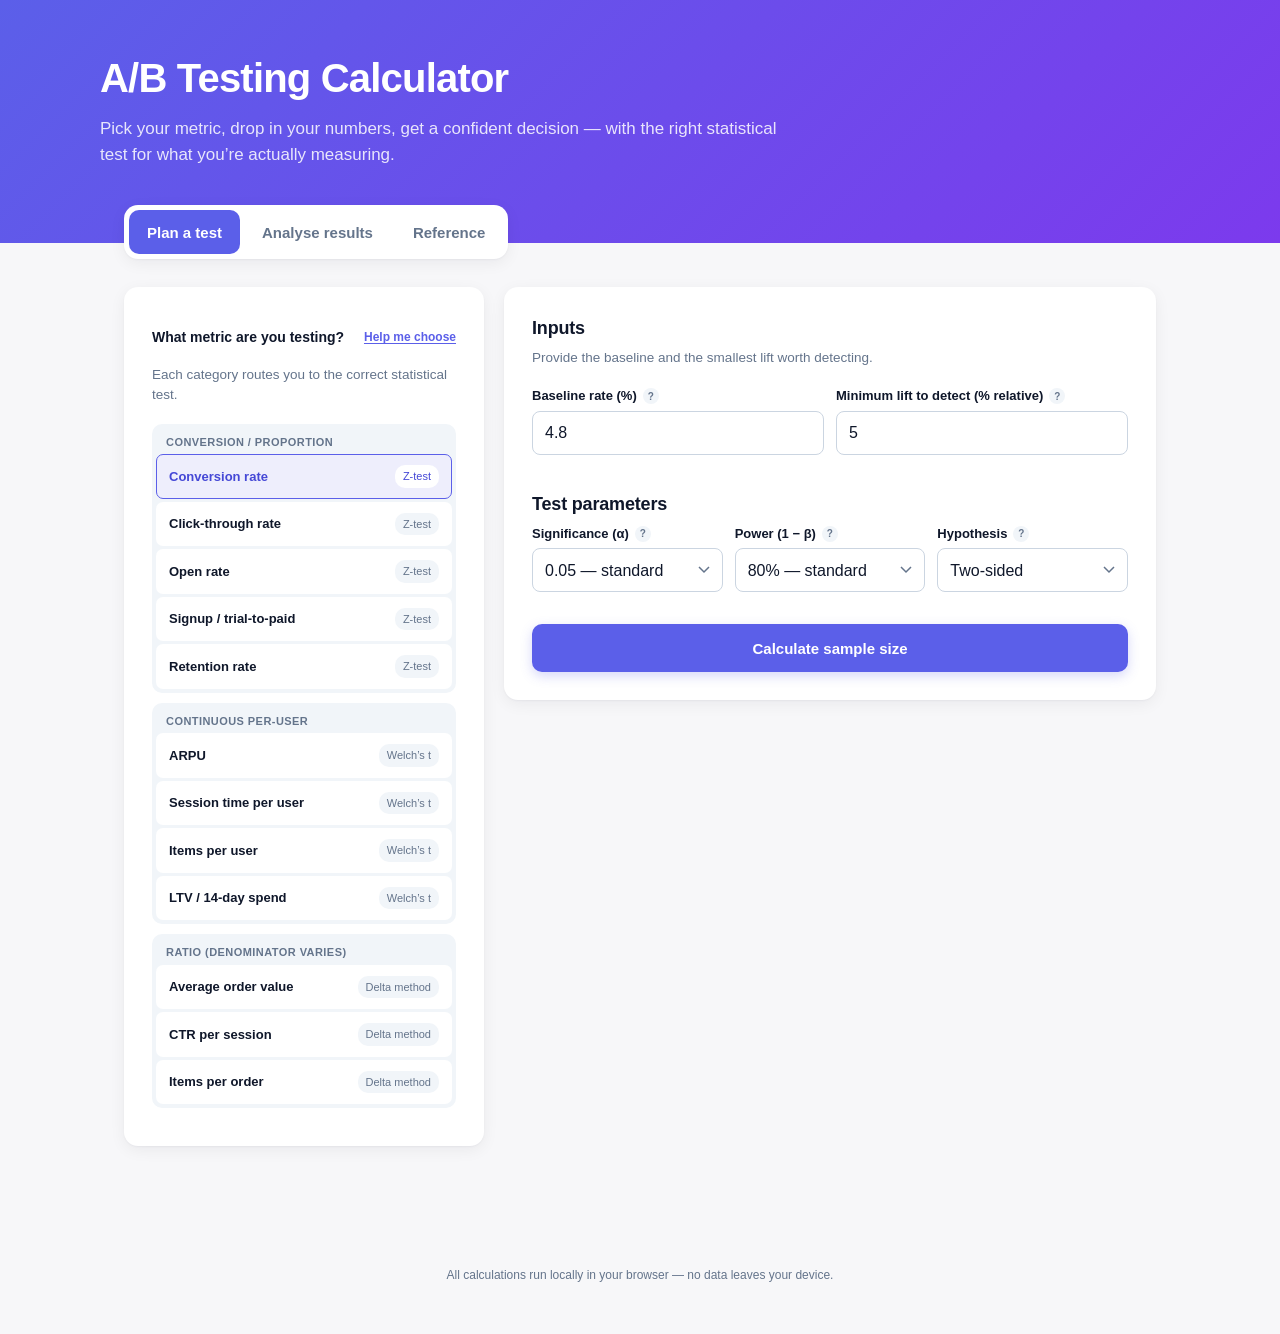
==== AB Testing Calculator.html @ c941d40d "Add files via upload" ====
<!doctype html>
<html lang="en">
<head>
<meta charset="utf-8">
<meta name="viewport" content="width=device-width,initial-scale=1">
<title>A/B Testing Calculator</title>
<style>
:root {
  --bg: #F7F7F9;
  --paper: #FFFFFF;
  --ink: #0F172A;
  --muted: #64748B;
  --border: #E5E7EB;
  --border-strong: #CBD5E1;
  --primary: #5B5FE9;
  --primary-soft: #EEEEFC;
  --primary-dark: #4548D6;
  --emerald: #059669;
  --emerald-soft: #D1FAE5;
  --rose: #E11D48;
  --rose-soft: #FFE4E6;
  --amber: #D97706;
  --amber-soft: #FEF3C7;
  --slate-soft: #F1F5F9;
  --shadow: 0 1px 2px rgba(15,23,42,.04), 0 4px 16px rgba(15,23,42,.06);
  --radius: 14px;
  --card-pad: 28px;
  --page-pad: 24px;
}
* { box-sizing: border-box; }
html, body { background: var(--bg); color: var(--ink); margin: 0; }
body {
  font-family: -apple-system, BlinkMacSystemFont, "Inter", "Segoe UI",
               Roboto, "Helvetica Neue", Arial, sans-serif;
  line-height: 1.5;
  -webkit-font-smoothing: antialiased;
}

/* ===== Hero ===== */
.hero {
  background: linear-gradient(135deg, #5B5FE9 0%, #7C3AED 100%);
  color: white;
  padding: 48px var(--page-pad) 76px;
}
.hero-inner { max-width: 1080px; margin: 0 auto; }
.hero h1 {
  margin: 0 0 8px;
  font-size: clamp(24px, 4vw, 40px);
  font-weight: 700;
  letter-spacing: -0.02em;
}
.hero p { margin: 0; font-size: clamp(15px, 2.5vw, 17px); opacity: 0.85; max-width: 680px; }

/* ===== Mode toggle ===== */
.mode-toggle {
  max-width: 1080px; margin: -38px auto 0; padding: 0 var(--page-pad);
  position: relative; z-index: 2;
}
.mode-toggle-inner {
  background: var(--paper); border-radius: var(--radius); padding: 5px;
  box-shadow: var(--shadow); display: inline-flex; gap: 4px;
  flex-wrap: nowrap;
}
.mode-btn {
  background: transparent; border: none;
  padding: 10px 18px; font-size: clamp(13px, 2vw, 15px); font-weight: 600;
  color: var(--muted); cursor: pointer; border-radius: 10px;
  font-family: inherit; transition: all 0.18s;
  white-space: nowrap;
  min-height: 44px;
}
.mode-btn:hover:not(.active) { color: var(--ink); background: var(--slate-soft); }
.mode-btn.active { background: var(--primary); color: white; }

/* ===== Page ===== */
main {
  max-width: 1080px; margin: 28px auto 0;
  padding: 0 var(--page-pad) 80px;
}

/* ===== Two-column layout ===== */
.layout {
  display: grid;
  grid-template-columns: min(340px, 35%) 1fr;
  gap: 20px;
  align-items: start;
}

/* ===== Cards ===== */
.card {
  background: var(--paper); border-radius: var(--radius);
  padding: var(--card-pad); box-shadow: var(--shadow); margin-bottom: 16px;
}
.card h2 { margin: 0 0 6px; font-size: clamp(16px, 2.5vw, 18px); font-weight: 700; letter-spacing: -0.01em; }
.card .lede { color: var(--muted); margin: 0 0 18px; font-size: 13.5px; }

/* ===== Form ===== */
.field { margin-bottom: 14px; }
.field label {
  display: flex; align-items: center; gap: 6px;
  font-size: 13px; font-weight: 600; color: var(--ink); margin-bottom: 5px;
}
.help-tip {
  display: inline-flex; align-items: center; justify-content: center;
  width: 16px; height: 16px; background: var(--slate-soft); color: var(--muted);
  border-radius: 50%; font-size: 10px; font-weight: 700; cursor: help; position: relative;
  flex-shrink: 0;
}
.help-tip:hover .help-tip-content,
.help-tip:focus .help-tip-content { display: block; }
.help-tip-content {
  display: none; position: fixed;
  background: var(--ink); color: white; padding: 9px 11px; border-radius: 8px;
  font-size: 12px; font-weight: 400; width: min(240px, 80vw); line-height: 1.45;
  z-index: 200; pointer-events: none;
  box-shadow: 0 4px 20px rgba(15,23,42,.3);
}
/* position the tooltip via JS for edge-safe placement */
input[type="number"], input[type="text"], select, textarea {
  width: 100%; padding: 11px 12px; font-size: 16px; /* 16px prevents iOS zoom */
  font-family: inherit; color: var(--ink);
  background: var(--paper); border: 1px solid var(--border-strong);
  border-radius: 8px; transition: all 0.15s;
  -webkit-appearance: none; appearance: none;
  min-height: 44px;
}
input:focus, select:focus, textarea:focus {
  outline: none; border-color: var(--primary); box-shadow: 0 0 0 3px var(--primary-soft);
}
select {
  background-image: url("data:image/svg+xml,%3Csvg xmlns='http://www.w3.org/2000/svg' width='12' height='8' viewBox='0 0 12 8'%3E%3Cpath d='M1 1l5 5 5-5' stroke='%2364748B' stroke-width='1.5' fill='none'/%3E%3C/svg%3E");
  background-repeat: no-repeat;
  background-position: right 12px center;
  padding-right: 32px;
}
textarea {
  font-family: "SF Mono", "Menlo", "Consolas", monospace;
  font-size: 13px; resize: vertical; min-height: 90px;
}
.row-2 { display: grid; grid-template-columns: 1fr 1fr; gap: 12px; }
.row-3 { display: grid; grid-template-columns: 1fr 1fr 1fr; gap: 12px; }

/* ===== Metric picker sidebar ===== */
.metric-section h3 {
  font-size: 14px; font-weight: 600; margin: 0 0 10px;
  display: flex; justify-content: space-between; align-items: center;
}
.help-me-btn {
  font-size: 12px; color: var(--primary); background: none; border: none; padding: 0;
  cursor: pointer; font-weight: 600; font-family: inherit;
  text-decoration: underline; text-underline-offset: 2px;
  min-height: 44px; display: flex; align-items: center;
}
.help-me-btn:hover { color: var(--primary-dark); }
.metric-group { background: var(--slate-soft); border-radius: 10px; padding: 4px; margin-bottom: 10px; }
.metric-group-label {
  font-size: 11px; font-weight: 600; color: var(--muted);
  padding: 6px 10px 4px; text-transform: uppercase; letter-spacing: 0.04em;
}
.metric-item {
  display: flex; justify-content: space-between; align-items: center;
  padding: 10px 12px; background: var(--paper); border-radius: 7px;
  margin-bottom: 3px; cursor: pointer; border: 1.5px solid transparent;
  transition: all 0.12s; min-height: 44px;
}
.metric-item:last-child { margin-bottom: 0; }
.metric-item:hover { border-color: var(--border-strong); }
.metric-item.selected { border-color: var(--primary); background: var(--primary-soft); }
.metric-item .name { font-size: 13px; font-weight: 600; }
.metric-item.selected .name { color: var(--primary-dark); }
.metric-item .test-badge {
  font-size: 11px; color: var(--muted); background: var(--slate-soft);
  padding: 3px 8px; border-radius: 10px; flex-shrink: 0; margin-left: 6px;
}
.metric-item.selected .test-badge { background: var(--paper); color: var(--primary-dark); }

/* ===== Modal ===== */
.modal-bg {
  display: none; position: fixed; inset: 0;
  background: rgba(15, 23, 42, 0.5);
  align-items: flex-start; justify-content: center;
  padding: 60px 16px 20px; z-index: 100;
  overflow-y: auto;
}
.modal-bg.open { display: flex; }
.modal {
  background: var(--paper); border-radius: var(--radius); max-width: 560px; width: 100%;
  padding: 28px; box-shadow: 0 10px 40px rgba(15,23,42,.3);
  margin: auto;
}
.modal h3 { margin: 0 0 8px; font-size: 20px; }
.modal .modal-lede { color: var(--muted); margin: 0 0 20px; font-size: 14px; }
.modal-q { margin-bottom: 16px; }
.modal-q-text { font-weight: 600; font-size: 14px; margin-bottom: 10px; }
.modal-options { display: flex; flex-direction: column; gap: 8px; }
.modal-option {
  padding: 12px 14px; background: var(--slate-soft); border-radius: 8px;
  cursor: pointer; font-size: 14px; border: 1.5px solid transparent;
  transition: all 0.12s; min-height: 48px; display: flex; align-items: center;
}
.modal-option:hover, .modal-option:active { border-color: var(--primary); background: var(--primary-soft); }
.modal-close {
  margin-top: 14px; background: none; border: 1px solid var(--border-strong);
  color: var(--muted); cursor: pointer; font-family: inherit; font-size: 14px;
  padding: 10px 16px; border-radius: 8px; width: 100%; min-height: 44px;
}
.modal-result {
  margin-top: 16px; padding: 14px;
  background: var(--emerald-soft); border-radius: 10px; font-size: 14px;
}
.modal-result strong { color: var(--emerald); }

/* ===== Variants editor ===== */
.variants-grid { display: flex; flex-direction: column; gap: 12px; margin-bottom: 16px; }
.variant-row {
  display: grid;
  grid-template-columns: 52px 1fr 1fr 60px 32px;
  gap: 8px; align-items: end;
  padding: 14px; background: var(--slate-soft); border-radius: 10px;
}
.variant-row.is-baseline { background: var(--primary-soft); }
.variant-row-ratio {
  display: grid;
  grid-template-columns: 52px 1fr 1fr 1fr 32px;
  gap: 8px; align-items: end;
  padding: 14px; background: var(--slate-soft); border-radius: 10px;
  margin-bottom: 0;
}
.variant-row-ratio.is-baseline { background: var(--primary-soft); }
.variant-row-ratio-extra {
  display: grid;
  grid-template-columns: 52px 1fr 1fr 1fr 32px;
  gap: 8px; align-items: end;
  padding: 0 14px 14px; background: var(--slate-soft); border-radius: 0 0 10px 10px;
  margin-top: -12px;
}
.variant-row-ratio + .variant-row-ratio-extra { margin-top: -12px; }
.variant-label { font-weight: 700; font-size: 15px; color: var(--ink); padding-bottom: 12px; }
.variant-label .badge {
  display: block; font-size: 10px; color: var(--primary); margin-top: 1px; font-weight: 600;
}
.variant-row .field,
.variant-row-ratio .field,
.variant-row-ratio-extra .field { margin-bottom: 0; }
.variant-row label,
.variant-row-ratio label,
.variant-row-ratio-extra label { font-size: 11px; }
.v-rate-cell {
  display: flex; align-items: flex-end; justify-content: center;
  color: var(--muted); font-size: 12px; padding-bottom: 13px; gap: 4px;
}
.v-rate { font-weight: 700; }
.v-remove {
  background: none; border: none; cursor: pointer; color: var(--muted);
  font-size: 20px; padding: 0; font-family: inherit;
  display: flex; align-items: center; justify-content: center;
  padding-bottom: 10px; min-width: 32px; min-height: 44px;
}
.v-remove:hover { color: var(--rose); }
.add-variant {
  background: var(--paper); border: 1.5px dashed var(--border-strong);
  border-radius: 10px; padding: 12px;
  font-size: 14px; font-weight: 600; color: var(--muted);
  cursor: pointer; width: 100%; font-family: inherit; transition: all 0.12s;
  min-height: 48px;
}
.add-variant:hover { border-color: var(--primary); color: var(--primary); }

/* ===== Settings strip ===== */
.settings-strip { display: grid; grid-template-columns: 1fr 1fr 1fr; gap: 12px; margin-bottom: 18px; }

/* ===== Run button ===== */
.btn-primary {
  background: var(--primary); color: white; border: none;
  padding: 14px 28px; font-size: 15px; font-weight: 600;
  border-radius: 10px; cursor: pointer; font-family: inherit; transition: all 0.15s;
  box-shadow: 0 4px 12px rgba(91, 95, 233, 0.25);
  min-height: 48px; width: 100%;
}
.btn-primary:hover { background: var(--primary-dark); }
.btn-primary:active { transform: scale(0.98); }

/* ===== Results ===== */
.results-area { margin-top: 24px; }
.results-area:empty { display: none; }
.verdict-card { padding: 24px; border-radius: var(--radius); margin-bottom: 16px; }
.verdict-card.win { background: linear-gradient(135deg, #ECFDF5 0%, #D1FAE5 100%); border-left: 5px solid var(--emerald); }
.verdict-card.lose { background: linear-gradient(135deg, #FFF1F2 0%, #FFE4E6 100%); border-left: 5px solid var(--rose); }
.verdict-card.warn { background: linear-gradient(135deg, #FFFBEB 0%, #FEF3C7 100%); border-left: 5px solid var(--amber); }
.verdict-card h3 { margin: 0 0 8px; font-size: clamp(17px, 3vw, 20px); font-weight: 700; letter-spacing: -0.01em; }
.verdict-card.win h3 { color: var(--emerald); }
.verdict-card.lose h3 { color: var(--rose); }
.verdict-card.warn h3 { color: var(--amber); }
.verdict-card p { margin: 0; font-size: 14.5px; line-height: 1.55; }
.verdict-card .next-steps {
  margin-top: 14px; padding-top: 14px;
  border-top: 1px solid rgba(15, 23, 42, 0.08); font-size: 13.5px;
}
.verdict-card .next-steps strong { display: block; margin-bottom: 4px; }
.verdict-card .next-steps ul { margin: 4px 0 0; padding-left: 20px; }
.verdict-card .next-steps li { margin-bottom: 6px; }

.stats-grid {
  display: grid;
  grid-template-columns: repeat(auto-fit, minmax(120px, 1fr));
  gap: 10px; margin-bottom: 20px;
}
.stat-box {
  background: var(--paper); border: 1px solid var(--border);
  border-radius: 10px; padding: 14px 16px;
}
.stat-box .stat-label {
  font-size: 11px; color: var(--muted);
  text-transform: uppercase; letter-spacing: 0.04em; font-weight: 600;
}
.stat-box .stat-value { font-size: clamp(18px, 3vw, 22px); font-weight: 700; letter-spacing: -0.02em; margin-top: 2px; }
.stat-box .stat-sub { font-size: 12px; color: var(--muted); margin-top: 2px; }
.stat-box.primary .stat-value { color: var(--primary); }
.stat-box.emerald .stat-value { color: var(--emerald); }
.stat-box.rose .stat-value { color: var(--rose); }

.results-table {
  width: 100%; border-collapse: collapse; margin-top: 8px;
  background: var(--paper); border-radius: 10px; overflow: hidden;
  border: 1px solid var(--border);
}
.results-table th, .results-table td {
  padding: 11px 12px; text-align: left;
  border-bottom: 1px solid var(--border); font-size: 13px;
}
.results-table th {
  background: var(--slate-soft); font-weight: 600; font-size: 11px;
  text-transform: uppercase; letter-spacing: 0.04em; color: var(--muted);
}
.results-table tr:last-child td { border-bottom: none; }
.results-table .winner-row { background: var(--emerald-soft); }
.results-table .winner-row td:first-child::before { content: '★'; color: var(--emerald); margin-right: 6px; }
.results-table .baseline-row td:first-child::before { content: '◆'; color: var(--primary); margin-right: 6px; }

/* Horizontal scroll for tables on narrow screens */
.table-scroll { overflow-x: auto; -webkit-overflow-scrolling: touch; border-radius: 10px; }

.chart-card {
  background: var(--paper); border: 1px solid var(--border);
  border-radius: 10px; padding: 18px; margin-bottom: 16px;
  overflow: hidden;
}
.chart-card h4 { margin: 0 0 4px; font-size: 14px; font-weight: 700; }
.chart-card .chart-lede { margin: 0 0 12px; font-size: 12.5px; color: var(--muted); }
svg { display: block; width: 100%; height: auto; max-height: 320px; }

footer { color: var(--muted); font-size: 12px; padding: 24px var(--page-pad) 50px; text-align: center; }

details {
  background: var(--paper); border-radius: 10px; padding: 14px 18px;
  margin-bottom: 8px; border: 1px solid var(--border);
}
details summary {
  cursor: pointer; font-weight: 600; font-size: 14px; list-style: none;
  min-height: 24px;
}
details summary::after { content: ' →'; color: var(--muted); float: right; }
details[open] summary::after { content: ' ↓'; }
details .details-body {
  margin-top: 12px; padding-top: 12px;
  border-top: 1px solid var(--border); font-size: 13.5px; color: var(--muted); line-height: 1.6;
}
details code {
  background: var(--slate-soft); padding: 1px 6px; border-radius: 4px;
  font-size: 12.5px; font-family: "SF Mono", "Menlo", "Consolas", monospace;
}

/* ===== RESPONSIVE ===== */
@media (max-width: 860px) {
  .layout { grid-template-columns: 1fr; }
  /* On mobile the sidebar becomes horizontal scrollable chips */
  .metric-group { display: flex; flex-wrap: wrap; gap: 6px; padding: 8px; }
  .metric-group-label { width: 100%; padding: 4px 4px 2px; }
  .metric-item { flex: 0 0 auto; padding: 8px 12px; border-radius: 20px; margin-bottom: 0; }
  .metric-item .test-badge { display: none; }
}

@media (max-width: 600px) {
  :root { --card-pad: 18px; --page-pad: 14px; }
  .hero { padding: 36px var(--page-pad) 68px; }
  .mode-toggle { margin-top: -32px; }
  .mode-btn { padding: 9px 14px; font-size: 13px; }
  .row-2, .row-3, .settings-strip { grid-template-columns: 1fr; }
  /* Variant rows: two-column on phone */
  .variant-row {
    grid-template-columns: 52px 1fr 1fr;
    grid-template-rows: auto auto;
  }
  .variant-row > .v-rate-cell { display: none; }
  .variant-row > .v-remove { grid-row: 1; grid-column: 3; justify-self: end; padding-bottom: 0; align-self: start; padding-top: 4px; }
  .variant-row-ratio { grid-template-columns: 52px 1fr 1fr; }
  .variant-row-ratio-extra { grid-template-columns: 1fr 1fr 1fr; padding-top: 0; }
  .variant-row-ratio .v-remove { grid-row: 1; grid-column: 3; justify-self: end; align-self: start; padding: 4px 0 0; }
  main { margin-top: 20px; }
  .stats-grid { grid-template-columns: 1fr 1fr; }
  .results-table th, .results-table td { padding: 9px 8px; font-size: 12px; }
  svg { max-height: 240px; }
}

@media (min-width: 1200px) {
  .layout { grid-template-columns: 360px 1fr; }
  .stats-grid { grid-template-columns: repeat(4, 1fr); }
}
</style>
</head>
<body>

<div class="hero">
  <div class="hero-inner">
    <h1>A/B Testing Calculator</h1>
    <p>Pick your metric, drop in your numbers, get a confident decision — with the right statistical test for what you&rsquo;re actually measuring.</p>
  </div>
</div>

<div class="mode-toggle">
  <div class="mode-toggle-inner">
    <button class="mode-btn active" data-mode="size">Plan a test</button>
    <button class="mode-btn"        data-mode="test">Analyse results</button>
    <button class="mode-btn"        data-mode="ref">Reference</button>
  </div>
</div>

<main>

<!-- SIZE MODE -->
<div class="mode-content" data-mode="size">
  <div class="layout">
    <aside>
      <div class="card metric-section">
        <h3>What metric are you testing?
          <button class="help-me-btn" onclick="openHelpModal()">Help me choose</button>
        </h3>
        <p class="lede" style="margin-top: -4px;">Each category routes you to the correct statistical test.</p>
        <div class="metric-group">
          <div class="metric-group-label">Conversion / proportion</div>
          <div class="metric-item selected" data-metric="conversion" data-label="Conversion rate">
            <span class="name">Conversion rate</span><span class="test-badge">Z-test</span>
          </div>
          <div class="metric-item" data-metric="conversion" data-label="Click-through rate">
            <span class="name">Click-through rate</span><span class="test-badge">Z-test</span>
          </div>
          <div class="metric-item" data-metric="conversion" data-label="Open rate">
            <span class="name">Open rate</span><span class="test-badge">Z-test</span>
          </div>
          <div class="metric-item" data-metric="conversion" data-label="Signup / trial-to-paid">
            <span class="name">Signup / trial-to-paid</span><span class="test-badge">Z-test</span>
          </div>
          <div class="metric-item" data-metric="conversion" data-label="Retention rate">
            <span class="name">Retention rate</span><span class="test-badge">Z-test</span>
          </div>
        </div>
        <div class="metric-group">
          <div class="metric-group-label">Continuous per-user</div>
          <div class="metric-item" data-metric="continuous" data-label="ARPU">
            <span class="name">ARPU</span><span class="test-badge">Welch&rsquo;s t</span>
          </div>
          <div class="metric-item" data-metric="continuous" data-label="Session time">
            <span class="name">Session time per user</span><span class="test-badge">Welch&rsquo;s t</span>
          </div>
          <div class="metric-item" data-metric="continuous" data-label="Items per user">
            <span class="name">Items per user</span><span class="test-badge">Welch&rsquo;s t</span>
          </div>
          <div class="metric-item" data-metric="continuous" data-label="LTV / 14-day spend">
            <span class="name">LTV / 14-day spend</span><span class="test-badge">Welch&rsquo;s t</span>
          </div>
        </div>
        <div class="metric-group">
          <div class="metric-group-label">Ratio (denominator varies)</div>
          <div class="metric-item" data-metric="ratio" data-label="AOV">
            <span class="name">Average order value</span><span class="test-badge">Delta method</span>
          </div>
          <div class="metric-item" data-metric="ratio" data-label="CTR per session">
            <span class="name">CTR per session</span><span class="test-badge">Delta method</span>
          </div>
          <div class="metric-item" data-metric="ratio" data-label="Items per order">
            <span class="name">Items per order</span><span class="test-badge">Delta method</span>
          </div>
        </div>
      </div>
    </aside>

    <section>
      <div class="card">
        <h2>Inputs</h2>
        <p class="lede">Provide the baseline and the smallest lift worth detecting.</p>

        <div class="metric-inputs" data-for="conversion">
          <div class="row-2">
            <div class="field">
              <label>Baseline rate (%)
                <span class="help-tip">?<span class="help-tip-content">Historical conversion you observe today. 4.8 means 4.8%.</span></span>
              </label>
              <input type="number" id="s_conv_p" step="0.01" min="0.01" max="99.99" value="4.8">
            </div>
            <div class="field">
              <label>Minimum lift to detect (% relative)
                <span class="help-tip">?<span class="help-tip-content">Smallest improvement worth shipping. 5 means +5% relative: 4.8% → 5.04%.</span></span>
              </label>
              <input type="number" id="s_conv_mde" step="0.5" min="0.1" max="500" value="5">
            </div>
          </div>
        </div>

        <div class="metric-inputs" data-for="continuous" hidden>
          <div class="row-2">
            <div class="field">
              <label>Baseline mean
                <span class="help-tip">?<span class="help-tip-content">Average current value of the metric, in natural units (dollars for ARPU, seconds for session time).</span></span>
              </label>
              <input type="number" id="s_cont_mean" step="0.01" value="8.40">
            </div>
            <div class="field">
              <label>Standard deviation
                <span class="help-tip">?<span class="help-tip-content">SD from historical data. For zero-inflated metrics like ARPU, the SD is typically 3-5x the mean.</span></span>
              </label>
              <input type="number" id="s_cont_sd" step="0.01" min="0.0001" value="34">
            </div>
          </div>
          <div class="row-2">
            <div class="field">
              <label>Minimum lift to detect (% relative)
                <span class="help-tip">?<span class="help-tip-content">Smallest meaningful improvement.</span></span>
              </label>
              <input type="number" id="s_cont_mde" step="0.5" min="0.1" max="500" value="3">
            </div>
            <div class="field">
              <label>CUPED variance reduction (%)
                <span class="help-tip">?<span class="help-tip-content">If using CUPED with a pre-period covariate, typical reduction is 30-50%. Leave 0 if not using.</span></span>
              </label>
              <input type="number" id="s_cont_cuped" step="5" min="0" max="90" value="0">
            </div>
          </div>
        </div>

        <div class="metric-inputs" data-for="ratio" hidden>
          <p class="lede" style="margin-top: -10px;">Each user contributes (X, Y) where R = sum(X) / sum(Y). For AOV: X = revenue, Y = orders.</p>
          <div class="row-2">
            <div class="field">
              <label>Baseline ratio
                <span class="help-tip">?<span class="help-tip-content">Current value of the ratio, e.g. $42 for AOV.</span></span>
              </label>
              <input type="number" id="s_ratio_r" step="0.01" value="42">
            </div>
            <div class="field">
              <label>Minimum lift to detect (% relative)
                <span class="help-tip">?<span class="help-tip-content">2 means +2% on the ratio.</span></span>
              </label>
              <input type="number" id="s_ratio_mde" step="0.5" min="0.1" max="500" value="2">
            </div>
          </div>
          <div class="row-3">
            <div class="field">
              <label>SD of X per user
                <span class="help-tip">?<span class="help-tip-content">SD of the per-user numerator (e.g. user revenue).</span></span>
              </label>
              <input type="number" id="s_ratio_sx" step="0.01" min="0.0001" value="65">
            </div>
            <div class="field">
              <label>Mean of Y per user
                <span class="help-tip">?<span class="help-tip-content">Mean of the per-user denominator (e.g. orders per user).</span></span>
              </label>
              <input type="number" id="s_ratio_my" step="0.01" min="0.0001" value="1.4">
            </div>
            <div class="field">
              <label>SD of Y per user
                <span class="help-tip">?<span class="help-tip-content">SD of the per-user denominator.</span></span>
              </label>
              <input type="number" id="s_ratio_sy" step="0.01" min="0.0001" value="1.1">
            </div>
          </div>
          <div class="field">
            <label>Correlation between X and Y (per user)
              <span class="help-tip">?<span class="help-tip-content">Heavy buyers usually have both high X and high Y — typical 0.6-0.8.</span></span>
            </label>
            <input type="number" id="s_ratio_corr" step="0.05" min="-1" max="1" value="0.7">
          </div>
        </div>

        <h2 style="margin-top: 22px;">Test parameters</h2>
        <div class="settings-strip">
          <div class="field">
            <label>Significance (α)
              <span class="help-tip">?<span class="help-tip-content">Acceptable false-positive rate. Standard is 0.05.</span></span>
            </label>
            <select id="s_alpha">
              <option value="0.10">0.10 — fast iteration</option>
              <option value="0.05" selected>0.05 — standard</option>
              <option value="0.01">0.01 — high-stakes</option>
            </select>
          </div>
          <div class="field">
            <label>Power (1 − β)
              <span class="help-tip">?<span class="help-tip-content">Chance of detecting a real effect. 80% standard, 90% for important decisions.</span></span>
            </label>
            <select id="s_power">
              <option value="0.80" selected>80% — standard</option>
              <option value="0.90">90% — high power</option>
              <option value="0.95">95% — very high</option>
            </select>
          </div>
          <div class="field">
            <label>Hypothesis
              <span class="help-tip">?<span class="help-tip-content">Two-sided detects any difference. One-sided is more powerful but only detects in one direction.</span></span>
            </label>
            <select id="s_sides">
              <option value="2" selected>Two-sided</option>
              <option value="1">One-sided</option>
            </select>
          </div>
        </div>

        <button class="btn-primary" onclick="computeSampleSize()">Calculate sample size</button>
      </div>

      <div class="results-area" id="size-results"></div>
    </section>
  </div>
</div>


<!-- TEST MODE -->
<div class="mode-content" data-mode="test" hidden>
  <div class="layout">
    <aside>
      <div class="card metric-section">
        <h3>What metric did you test?
          <button class="help-me-btn" onclick="openHelpModal()">Help me choose</button>
        </h3>
        <p class="lede" style="margin-top: -4px;">Routes to the right test for your post-experiment data.</p>
        <div class="metric-group">
          <div class="metric-group-label">Conversion / proportion</div>
          <div class="metric-item selected" data-metric="conversion" data-label="Conversion rate">
            <span class="name">Conversion / CTR / open rate</span><span class="test-badge">Z-test</span>
          </div>
          <div class="metric-item" data-metric="conversion-multi" data-label="3+ variants on conversion">
            <span class="name">3+ variants on conversion</span><span class="test-badge">χ²</span>
          </div>
        </div>
        <div class="metric-group">
          <div class="metric-group-label">Continuous per-user</div>
          <div class="metric-item" data-metric="continuous" data-label="ARPU / mean per user">
            <span class="name">ARPU / session time / spend</span><span class="test-badge">Welch&rsquo;s t</span>
          </div>
          <div class="metric-item" data-metric="mw" data-label="Skewed metric, small n">
            <span class="name">Skewed metric, small n</span><span class="test-badge">Mann–Whitney U</span>
          </div>
        </div>
        <div class="metric-group">
          <div class="metric-group-label">Ratio metric</div>
          <div class="metric-item" data-metric="ratio" data-label="AOV / CTR per session">
            <span class="name">AOV / CTR per session</span><span class="test-badge">Delta method</span>
          </div>
        </div>
      </div>
    </aside>

    <section>
      <div class="card">
        <h2>Test results</h2>
        <p class="lede">Enter the data for each variant. A is the control.</p>

        <div class="metric-inputs" data-for="conversion">
          <div class="variants-grid" id="conv-variants"></div>
          <button type="button" class="add-variant" onclick="addConvVariant()">+ Add variant</button>
        </div>

        <div class="metric-inputs" data-for="conversion-multi" hidden>
          <div class="variants-grid" id="conv-multi-variants"></div>
          <button type="button" class="add-variant" onclick="addConvMultiVariant()">+ Add variant</button>
          <p class="lede" style="margin-top: 12px; font-size: 12px;">A χ² test across all variants tells you if any one differs. Pairwise tests (Bonferroni-corrected) follow.</p>
        </div>

        <div class="metric-inputs" data-for="continuous" hidden>
          <div class="variants-grid" id="cont-variants"></div>
          <button type="button" class="add-variant" onclick="addContVariant()">+ Add variant</button>
        </div>

        <div class="metric-inputs" data-for="ratio" hidden>
          <p class="lede" style="margin-top: -10px;">Provide per-arm <strong>user-level</strong> summary stats (mean and SD of numerator and denominator across users, plus their covariance).</p>
          <div class="variants-grid" id="ratio-variants"></div>
          <button type="button" class="add-variant" onclick="addRatioVariant()">+ Add variant</button>
        </div>

        <div class="metric-inputs" data-for="mw" hidden>
          <p class="lede" style="margin-top: -10px;">Paste raw values for each arm. Best for skewed metrics with small samples (n &lt; 200 per arm).</p>
          <div class="row-2">
            <div class="field">
              <label>Control (A)</label>
              <textarea id="t_mw_a">3.2, 4.1, 2.8, 5.0, 3.9, 4.5, 2.5, 3.7, 4.2, 3.0</textarea>
            </div>
            <div class="field">
              <label>Variant (B)</label>
              <textarea id="t_mw_b">4.0, 5.2, 3.6, 5.8, 4.7, 5.5, 3.4, 4.4, 5.0, 4.1</textarea>
            </div>
          </div>
        </div>

        <h2 style="margin-top: 22px;">Test parameters</h2>
        <div class="settings-strip">
          <div class="field">
            <label>Significance (α)</label>
            <select id="t_alpha">
              <option value="0.10">0.10</option>
              <option value="0.05" selected>0.05</option>
              <option value="0.01">0.01</option>
            </select>
          </div>
          <div class="field">
            <label>Hypothesis</label>
            <select id="t_sides">
              <option value="2" selected>Two-sided</option>
              <option value="1">One-sided</option>
            </select>
          </div>
          <div class="field">
            <label>Pre-registered MDE (%, optional)</label>
            <input type="number" id="t_mde" step="0.1" placeholder="e.g. 5">
          </div>
        </div>

        <button class="btn-primary" onclick="computeTest()">Analyse results</button>
      </div>

      <div class="results-area" id="test-results"></div>
    </section>
  </div>
</div>

<!-- REFERENCE MODE -->
<div class="mode-content" data-mode="ref" hidden>
  <div class="card">
    <h2>Metric → Test reference</h2>
    <p class="lede">A quick map from what you measure to which test you should run.</p>

    <details open>
      <summary>Conversion / proportion → Two-proportion Z-test</summary>
      <div class="details-body">
        <p><strong>What it&rsquo;s for:</strong> Any binary outcome per user — did they convert, click, sign up, retain? One row per user, one outcome (1 or 0).</p>
        <p><strong>Formula:</strong> <code>Z = (p₂ − p₁) / √(p̄(1−p̄)(1/n₁ + 1/n₂))</code> where p̄ is the pooled rate.</p>
        <p><strong>Requirement:</strong> at least 10 conversions per arm for the normal approximation.</p>
        <p><strong>Examples:</strong> checkout conversion, email open rate, click-through rate, signup rate, day-7 retention.</p>
      </div>
    </details>

    <details>
      <summary>Continuous per-user → Welch&rsquo;s t-test</summary>
      <div class="details-body">
        <p><strong>What it&rsquo;s for:</strong> Numeric metrics with one value per user — revenue, session time, items added. Welch&rsquo;s handles unequal variances correctly (always use it instead of Student&rsquo;s).</p>
        <p><strong>Formula:</strong> <code>t = (x̄₂ − x̄₁) / √(s₁²/n₁ + s₂²/n₂)</code>. Welch-Satterthwaite df.</p>
        <p><strong>Watch out:</strong> heavy-tailed metrics (ARPU, LTV) often have whales dominating. Winsorise at p99 and use CUPED to reduce variance 30–50%.</p>
        <p><strong>Examples:</strong> ARPU, average session length, items in cart per user, 14-day spend.</p>
      </div>
    </details>

    <details>
      <summary>Ratio metrics → Delta method (NOT a t-test!)</summary>
      <div class="details-body">
        <p><strong>What it&rsquo;s for:</strong> Metrics defined as a ratio of two random quantities — AOV (revenue/orders), CTR per session (clicks/sessions) — when the denominator varies per user.</p>
        <p><strong>The trap:</strong> a t-test on AOV treats each order as independent. Orders from the same user are NOT independent — Type I error inflates to 10-30% instead of 5%.</p>
        <p><strong>Formula:</strong> <code>Var(R) ≈ (1/n)·[Var(X)/Ȳ² − 2·X̄·Cov(X,Y)/Ȳ³ + X̄²·Var(Y)/Ȳ⁴]</code> where n is users.</p>
        <p><strong>Examples:</strong> AOV, CTR per session, items per order, revenue per session.</p>
      </div>
    </details>

    <details>
      <summary>Skewed / small n → Mann-Whitney U</summary>
      <div class="details-body">
        <p><strong>What it&rsquo;s for:</strong> Heavily skewed metrics with small samples (n &lt; 200), where CLT is shaky and outliers dominate.</p>
        <p><strong>What it tests:</strong> stochastic dominance, NOT mean equality. Report medians as the natural summary.</p>
        <p><strong>Examples:</strong> B2B contract value (ACV), enterprise deal sizes, early-stage metrics.</p>
      </div>
    </details>

    <details>
      <summary>3+ variants → χ² test</summary>
      <div class="details-body">
        <p><strong>What it&rsquo;s for:</strong> A vs B vs C on a binary or multi-category outcome. Avoids multiple-comparison inflation of pairwise tests.</p>
        <p><strong>Workflow:</strong> run χ² across the contingency table. If significant, pairwise Z with Bonferroni (α/k).</p>
        <p><strong>Examples:</strong> 3 onboarding flows, 4 subject lines, 5 pricing tiers.</p>
      </div>
    </details>

    <h2 style="margin-top: 32px;">How α, β, and power interact</h2>
    <p class="lede">Type I and Type II errors are tightly coupled. Power = 1 − β.</p>
    <table class="results-table" style="margin-top: 12px;">
      <thead><tr><th>Lever</th><th>α</th><th>β</th><th>Power</th><th>Mechanism</th></tr></thead>
      <tbody>
        <tr><td>Increase n</td><td>—</td><td>↓</td><td>↑</td><td>SE shrinks like 1/√n</td></tr>
        <tr><td>Reduce variance (CUPED, stratification)</td><td>—</td><td>↓</td><td>↑</td><td>Same as more data, achieved statistically</td></tr>
        <tr><td>Raise α (0.05 → 0.10)</td><td>↑</td><td>↓</td><td>↑</td><td>Lower rejection threshold</td></tr>
        <tr><td>Lower α (0.05 → 0.01)</td><td>↓</td><td>↑</td><td>↓</td><td>Higher rejection threshold</td></tr>
        <tr><td>One-sided test</td><td>—</td><td>↓</td><td>↑</td><td>All α budget on one tail</td></tr>
        <tr><td>Pre-register hypotheses</td><td>↓</td><td>—</td><td>—</td><td>Stops post-hoc shopping</td></tr>
      </tbody>
    </table>
  </div>
</div>

</main>

<footer>All calculations run locally in your browser — no data leaves your device.</footer>

<!-- HELP-ME MODAL -->
<div class="modal-bg" id="help-modal">
  <div class="modal">
    <h3>Help me pick a metric type</h3>
    <p class="modal-lede">Answer one or two questions and I&rsquo;ll point you to the right test.</p>

    <div class="modal-q" id="q1">
      <div class="modal-q-text">1. How many values does each user contribute?</div>
      <div class="modal-options">
        <div class="modal-option" onclick="helpAnswer('q1', 'one-binary')">One — yes/no (did they do it or not?)</div>
        <div class="modal-option" onclick="helpAnswer('q1', 'one-numeric')">One — a number per user (revenue, time on site, items in cart)</div>
        <div class="modal-option" onclick="helpAnswer('q1', 'many')">Many — multiple events/orders/sessions per user</div>
        <div class="modal-option" onclick="helpAnswer('q1', 'small-skewed')">A number, but I have very few users (&lt; 200/arm) or the data is very skewed</div>
      </div>
    </div>

    <div class="modal-q" id="q2-many" hidden>
      <div class="modal-q-text">2. How is your metric computed?</div>
      <div class="modal-options">
        <div class="modal-option" onclick="helpResult('continuous')">A per-user total or average (e.g. total revenue per user, average session length)</div>
        <div class="modal-option" onclick="helpResult('ratio')">A ratio where the denominator changes per user (e.g. revenue ÷ orders, clicks ÷ sessions)</div>
      </div>
    </div>

    <div class="modal-q" id="q2-variants" hidden>
      <div class="modal-q-text">2. How many variants are you testing?</div>
      <div class="modal-options">
        <div class="modal-option" onclick="helpResult('conversion')">Two (control vs one variant)</div>
        <div class="modal-option" onclick="helpResult('conversion-multi')">Three or more</div>
      </div>
    </div>

    <div class="modal-result" id="help-result" hidden></div>

    <button class="modal-close" onclick="closeHelpModal()">Close</button>
  </div>
</div>

<script>

/* === STATS HELPERS === */
function normCdf(z) {
  const b1=0.319381530,b2=-0.356563782,b3=1.781477937,b4=-1.821255978,
        b5=1.330274429,p=0.2316419,c=0.39894228;
  const ax=Math.abs(z), t=1/(1+p*ax);
  const v=c*Math.exp(-ax*ax/2)*t*(b1+t*(b2+t*(b3+t*(b4+t*b5))));
  return z>=0?1-v:v;
}
function normInv(p) {
  if (p<=0||p>=1) return NaN;
  const a=[-3.969683028665376e+01,2.209460984245205e+02,-2.759285104469687e+02,1.383577518672690e+02,-3.066479806614716e+01,2.506628277459239e+00];
  const b=[-5.447609879822406e+01,1.615858368580409e+02,-1.556989798598866e+02,6.680131188771972e+01,-1.328068155288572e+01];
  const c=[-7.784894002430293e-03,-3.223964580411365e-01,-2.400758277161838e+00,-2.549732539343734e+00,4.374664141464968e+00,2.938163982698783e+00];
  const d=[7.784695709041462e-03,3.224671290700398e-01,2.445134137142996e+00,3.754408661907416e+00];
  const pLow=0.02425,pHigh=1-pLow;
  let q,r;
  if (p<pLow) { q=Math.sqrt(-2*Math.log(p));
    return (((((c[0]*q+c[1])*q+c[2])*q+c[3])*q+c[4])*q+c[5])/((((d[0]*q+d[1])*q+d[2])*q+d[3])*q+1); }
  else if (p<=pHigh) { q=p-0.5;r=q*q;
    return (((((a[0]*r+a[1])*r+a[2])*r+a[3])*r+a[4])*r+a[5])*q/(((((b[0]*r+b[1])*r+b[2])*r+b[3])*r+b[4])*r+1); }
  else { q=Math.sqrt(-2*Math.log(1-p));
    return -(((((c[0]*q+c[1])*q+c[2])*q+c[3])*q+c[4])*q+c[5])/((((d[0]*q+d[1])*q+d[2])*q+d[3])*q+1); }
}
function chi2_cdf(x, df) {
  if (x<=0) return 0;
  if (df===1) return 2*normCdf(Math.sqrt(x))-1;
  const h=2/(9*df);
  return normCdf((Math.pow(x/df,1/3)-(1-h))/Math.sqrt(h));
}
function fmt(x,d=4) {
  if (!isFinite(x)) return '—';
  if (Math.abs(x)>=1e6) return (x/1e6).toFixed(2)+'M';
  if (Math.abs(x)>=100) return x.toFixed(0);
  if (Math.abs(x)>=10) return x.toFixed(2);
  return x.toFixed(d);
}
function fmtInt(x) { return isFinite(x)?Math.round(x).toLocaleString():'—'; }
function fmtPct(x,d=2) { return isFinite(x)?(x*100).toFixed(d)+'%':'—'; }
function fmtP(p) { if (!isFinite(p)) return '—'; if (p<0.0001) return '< 0.0001'; return p.toFixed(4); }
function median(arr) { const s=[...arr].sort((a,b)=>a-b); const m=Math.floor(s.length/2); return s.length%2?s[m]:(s[m-1]+s[m])/2; }
function quantile(arr,q) { const s=[...arr].sort((a,b)=>a-b); const idx=q*(s.length-1); const lo=Math.floor(idx),hi=Math.ceil(idx); return s[lo]+(s[hi]-s[lo])*(idx-lo); }

/* === MODE TOGGLE === */
document.querySelectorAll('.mode-btn').forEach(btn => {
  btn.addEventListener('click', () => {
    document.querySelectorAll('.mode-btn').forEach(b => b.classList.remove('active'));
    btn.classList.add('active');
    document.querySelectorAll('.mode-content').forEach(c => c.hidden = (c.dataset.mode !== btn.dataset.mode));
  });
});

/* === METRIC PICKERS === */
function setupMetricPicker(modeName) {
  const container = document.querySelector(`.mode-content[data-mode="${modeName}"]`);
  if (!container) return;
  container.querySelectorAll('.metric-item').forEach(item => {
    item.addEventListener('click', () => {
      container.querySelectorAll('.metric-item').forEach(i => i.classList.remove('selected'));
      item.classList.add('selected');
      const target = item.dataset.metric;
      container.querySelectorAll('.metric-inputs').forEach(div => div.hidden = (div.dataset.for !== target));
      container.querySelectorAll('.results-area').forEach(r => r.innerHTML = '');
    });
  });
}
setupMetricPicker('size');
setupMetricPicker('test');
function selectedMetric(modeName) {
  const sel = document.querySelector(`.mode-content[data-mode="${modeName}"] .metric-item.selected`);
  return { metric: sel.dataset.metric, label: sel.dataset.label };
}

/* === HELP-ME MODAL === */
function openHelpModal() {
  document.getElementById('help-modal').classList.add('open');
  document.getElementById('q1').hidden = false;
  document.getElementById('q2-many').hidden = true;
  document.getElementById('q2-variants').hidden = true;
  document.getElementById('help-result').hidden = true;
}
function closeHelpModal() { document.getElementById('help-modal').classList.remove('open'); }
function helpAnswer(qId, answer) {
  if (qId === 'q1') {
    if (answer === 'one-binary') { document.getElementById('q1').hidden = true; document.getElementById('q2-variants').hidden = false; }
    else if (answer === 'one-numeric') helpResult('continuous');
    else if (answer === 'many') { document.getElementById('q1').hidden = true; document.getElementById('q2-many').hidden = false; }
    else if (answer === 'small-skewed') helpResult('mw');
  }
}
function helpResult(metricKey) {
  const map = {
    'conversion': { test: 'Two-proportion Z-test', why: 'A binary per-user outcome with two arms is the classic conversion test.' },
    'conversion-multi': { test: 'χ² test, then pairwise Z with Bonferroni', why: 'Three or more variants need an omnibus test first to avoid multiple-comparison inflation.' },
    'continuous': { test: "Welch's t-test", why: 'One number per user is a continuous metric. Welch&rsquo;s handles unequal variances safely.' },
    'ratio': { test: 'Delta method', why: 'When the denominator varies per user, a naive t-test inflates false positives. Delta gives correct variance.' },
    'mw': { test: 'Mann-Whitney U test', why: 'Small samples or heavy skew break the CLT. Rank-based tests are robust to both.' }
  };
  const m = map[metricKey];
  const result = document.getElementById('help-result');
  result.hidden = false;
  result.innerHTML = `<strong>Use the ${m.test}.</strong> ${m.why}<br><br>
    <button class="btn-primary" style="margin-top: 10px; padding: 8px 18px; font-size: 13px;" onclick="applyHelpResult('${metricKey}')">Use this metric</button>`;
}
function applyHelpResult(metricKey) {
  const activeMode = document.querySelector('.mode-btn.active').dataset.mode;
  const container = document.querySelector(`.mode-content[data-mode="${activeMode}"]`);
  const target = container.querySelector(`.metric-item[data-metric="${metricKey}"]`);
  if (target) target.click();
  closeHelpModal();
}
document.getElementById('help-modal').addEventListener('click', e => { if (e.target.id === 'help-modal') closeHelpModal(); });

/* === VARIANTS EDITOR === */
const VL = ['A','B','C','D','E','F','G'];
function makeConvVariant(idx, defaults={}) {
  const isBase = idx === 0;
  return `<div class="variant-row ${isBase?'is-baseline':''}" data-idx="${idx}">
    <div class="variant-label">${VL[idx]}${isBase?'<span class="badge">CONTROL</span>':''}</div>
    <div class="field"><label>Users</label><input type="number" inputmode="numeric" class="v-users" min="1" value="${defaults.users||122000}" aria-label="Users in variant ${VL[idx]}"></div>
    <div class="field"><label>Conversions</label><input type="number" inputmode="numeric" class="v-conv" min="0" value="${defaults.conv||(isBase?5856:6283)}" aria-label="Conversions in variant ${VL[idx]}"></div>
    <div class="v-rate-cell">→ <span class="v-rate">—</span></div>
    ${idx>1?`<button class="v-remove" onclick="removeVariant(this)" aria-label="Remove variant ${VL[idx]}">×</button>`:'<div></div>'}
  </div>`;
}
function makeContVariant(idx, defaults={}) {
  const isBase = idx === 0;
  return `<div class="variant-row ${isBase?'is-baseline':''}" data-idx="${idx}">
    <div class="variant-label">${VL[idx]}${isBase?'<span class="badge">CONTROL</span>':''}</div>
    <div class="field"><label>n</label><input type="number" inputmode="numeric" class="v-n" min="1" value="${defaults.n||80000}"></div>
    <div class="field"><label>Mean</label><input type="number" inputmode="decimal" class="v-mean" step="0.01" value="${defaults.mean||(isBase?8.42:8.71)}"></div>
    <div class="field"><label>SD</label><input type="number" inputmode="decimal" class="v-sd" step="0.01" min="0.0001" value="${defaults.sd||(isBase?33.8:35.1)}"></div>
    ${idx>1?`<button class="v-remove" onclick="removeVariant(this)" aria-label="Remove variant ${VL[idx]}">×</button>`:'<div></div>'}
  </div>`;
}
function makeRatioVariant(idx, defaults={}) {
  const isBase = idx === 0;
  return `<div class="variant-row-ratio ${isBase?'is-baseline':''}" data-idx="${idx}">
    <div class="variant-label">${VL[idx]}${isBase?'<span class="badge">CONTROL</span>':''}</div>
    <div class="field"><label>Users</label><input type="number" inputmode="numeric" class="v-n" min="1" value="${defaults.n||50000}"></div>
    <div class="field"><label>Mean X (num)</label><input type="number" inputmode="decimal" class="v-mx" step="0.01" value="${defaults.mx||(isBase?59.82:59.84)}"></div>
    <div class="field"><label>Mean Y (den)</label><input type="number" inputmode="decimal" class="v-my" step="0.01" value="${defaults.my||(isBase?1.42:1.39)}"></div>
    ${idx>1?`<button class="v-remove" onclick="removeVariant(this)" aria-label="Remove">×</button>`:'<div></div>'}
    </div><div class="variant-row-ratio-extra">
    <div></div>
    <div class="field"><label>SD X</label><input type="number" inputmode="decimal" class="v-sx" step="0.01" value="${defaults.sx||68}"></div>
    <div class="field"><label>SD Y</label><input type="number" inputmode="decimal" class="v-sy" step="0.01" value="${defaults.sy||1.1}"></div>
    <div class="field"><label>Cov(X,Y)</label><input type="number" inputmode="decimal" class="v-cxy" step="0.01" value="${defaults.cxy||38}"></div>
    <div></div>
  </div>`;
}
function refreshRates(containerId) {
  document.querySelectorAll(`#${containerId} .variant-row`).forEach(row => {
    const u = parseFloat(row.querySelector('.v-users')?.value);
    const c = parseFloat(row.querySelector('.v-conv')?.value);
    const rs = row.querySelector('.v-rate');
    if (rs && u>0) rs.textContent = fmtPct(c/u, 2);
  });
}
function addConvVariant() {
  const c = document.getElementById('conv-variants');
  if (c.children.length >= 7) return;
  c.insertAdjacentHTML('beforeend', makeConvVariant(c.children.length, { users: 122000, conv: 6000 }));
  refreshRates('conv-variants'); bindRateRefresh();
}
function addConvMultiVariant() {
  const c = document.getElementById('conv-multi-variants');
  if (c.children.length >= 7) return;
  c.insertAdjacentHTML('beforeend', makeConvVariant(c.children.length, { users: 50000, conv: 2500 + c.children.length*100 }));
  refreshRates('conv-multi-variants'); bindRateRefresh();
}
function addContVariant() {
  const c = document.getElementById('cont-variants');
  if (c.children.length >= 5) return;
  c.insertAdjacentHTML('beforeend', makeContVariant(c.children.length));
}
function addRatioVariant() {
  const c = document.getElementById('ratio-variants');
  if (c.children.length >= 5) return;
  c.insertAdjacentHTML('beforeend', makeRatioVariant(c.children.length));
}
function removeVariant(btn) {
  // Handle both simple rows and two-part ratio rows
  const row = btn.closest('.variant-row,.variant-row-ratio');
  const container = row.parentElement;
  // Also remove the extra row for ratio variants
  const nextEl = row.nextElementSibling;
  if (nextEl && nextEl.classList.contains('variant-row-ratio-extra')) nextEl.remove();
  row.remove();
  // Re-index remaining rows
  let realIdx = 0;
  [...container.children].forEach(el => {
    if (el.classList.contains('variant-row-ratio-extra')) return; // skip extras
    el.dataset.idx = realIdx;
    const lbl = el.querySelector('.variant-label');
    if (lbl) { lbl.innerHTML = VL[realIdx] + (realIdx===0?'<span class="badge">CONTROL</span>':''); }
    el.classList.toggle('is-baseline', realIdx===0);
    realIdx++;
  });
}
function bindRateRefresh() {
  document.querySelectorAll('#conv-variants input, #conv-multi-variants input').forEach(inp => {
    inp.oninput = () => { refreshRates('conv-variants'); refreshRates('conv-multi-variants'); };
  });
}

// Initialise defaults
document.getElementById('conv-variants').innerHTML =
  makeConvVariant(0, {users:122000, conv:5856}) + makeConvVariant(1, {users:122000, conv:6283});
document.getElementById('conv-multi-variants').innerHTML =
  makeConvVariant(0, {users:50000, conv:2400}) +
  makeConvVariant(1, {users:50000, conv:2600}) +
  makeConvVariant(2, {users:50000, conv:2550});
document.getElementById('cont-variants').innerHTML = makeContVariant(0) + makeContVariant(1);
document.getElementById('ratio-variants').innerHTML = makeRatioVariant(0) + makeRatioVariant(1);
refreshRates('conv-variants');
refreshRates('conv-multi-variants');
bindRateRefresh();

function badInput(msg) { return `<div class="verdict-card warn"><h3>Check your inputs</h3><p>${msg}</p></div>`; }

/* === SAMPLE SIZE === */
function computeSampleSize() {
  const m = selectedMetric('size');
  const alpha = parseFloat(document.getElementById('s_alpha').value);
  const power = parseFloat(document.getElementById('s_power').value);
  const sides = parseInt(document.getElementById('s_sides').value);
  const za = normInv(1 - alpha/sides);
  const zb = normInv(power);
  const out = document.getElementById('size-results');

  let n, baseline, mdeDesc, test, formula;
  if (m.metric === 'conversion') {
    const p1 = parseFloat(document.getElementById('s_conv_p').value)/100;
    const mdeRel = parseFloat(document.getElementById('s_conv_mde').value)/100;
    const p2 = p1*(1+mdeRel);
    if (p2 >= 1 || p1 <= 0) { out.innerHTML = badInput('Baseline must be between 0% and 100%, and the lifted rate must stay under 100%.'); return; }
    n = Math.ceil(((za+zb)**2 * (p1*(1-p1)+p2*(1-p2)))/((p2-p1)**2));
    baseline = fmtPct(p1, 2);
    mdeDesc = `${(mdeRel*100).toFixed(1)}% relative (${fmtPct(p2-p1, 3)} absolute)`;
    test = 'Two-proportion Z-test';
    formula = 'n ≈ (z<sub>α/2</sub> + z<sub>β</sub>)² · [p₁(1−p₁) + p₂(1−p₂)] / (p₂ − p₁)²';
  } else if (m.metric === 'continuous') {
    const mean = parseFloat(document.getElementById('s_cont_mean').value);
    const sd = parseFloat(document.getElementById('s_cont_sd').value);
    const mdeRel = parseFloat(document.getElementById('s_cont_mde').value)/100;
    const cuped = parseFloat(document.getElementById('s_cont_cuped').value)/100;
    const delta = mean*mdeRel;
    if (delta <= 0 || sd <= 0) { out.innerHTML = badInput('Mean, SD, and MDE must all be positive.'); return; }
    const sigma2 = sd*sd*(1-cuped);
    n = Math.ceil(2*((za+zb)**2)*sigma2/(delta*delta));
    baseline = `Mean = ${fmt(mean,2)}, SD = ${fmt(sd,2)}`;
    mdeDesc = `${(mdeRel*100).toFixed(1)}% relative (Δ = ${fmt(delta,3)})`;
    test = "Welch's t-test" + (cuped>0?` (with CUPED, ${(cuped*100).toFixed(0)}% var reduction)`:'');
    formula = "n ≈ 2 · (z<sub>α/2</sub> + z<sub>β</sub>)² · σ² / Δ²";
  } else if (m.metric === 'ratio') {
    const r = parseFloat(document.getElementById('s_ratio_r').value);
    const mdeRel = parseFloat(document.getElementById('s_ratio_mde').value)/100;
    const sx = parseFloat(document.getElementById('s_ratio_sx').value);
    const my = parseFloat(document.getElementById('s_ratio_my').value);
    const sy = parseFloat(document.getElementById('s_ratio_sy').value);
    const rho = parseFloat(document.getElementById('s_ratio_corr').value);
    const mx = r*my, cxy = rho*sx*sy;
    const varR = (sx*sx)/(my*my) - 2*mx*cxy/(my*my*my) + (mx*mx)*(sy*sy)/(my*my*my*my);
    const delta = r*mdeRel;
    if (delta<=0 || varR<=0) { out.innerHTML = badInput('Variance came out non-positive — check your SDs and correlation.'); return; }
    n = Math.ceil(2*((za+zb)**2)*varR/(delta*delta));
    baseline = `R = ${fmt(r,2)}`;
    mdeDesc = `${(mdeRel*100).toFixed(1)}% relative (Δ = ${fmt(delta,3)})`;
    test = 'Delta method';
    formula = 'n ≈ 2 · (z<sub>α/2</sub> + z<sub>β</sub>)² · Var(R) / Δ²';
  }

  const totalDays = Math.ceil(2*n / 25000);
  out.innerHTML = `
    <div class="verdict-card win">
      <h3>You need ${fmtInt(n)} users per variant</h3>
      <p>${fmtInt(2*n)} total on a 50/50 split. At 25,000 eligible users per day, that&rsquo;s roughly <strong>${totalDays} days</strong> of traffic.</p>
    </div>
    <div class="stats-grid">
      <div class="stat-box primary"><div class="stat-label">Per variant</div><div class="stat-value">${fmtInt(n)}</div></div>
      <div class="stat-box"><div class="stat-label">Total (50/50)</div><div class="stat-value">${fmtInt(2*n)}</div></div>
      <div class="stat-box"><div class="stat-label">Baseline</div><div class="stat-value" style="font-size:15px;line-height:1.3;">${baseline}</div></div>
      <div class="stat-box"><div class="stat-label">MDE</div><div class="stat-value" style="font-size:15px;line-height:1.3;">${mdeDesc}</div></div>
    </div>
    <div class="chart-card">
      <h4>How sample size scales with the MDE you target</h4>
      <p class="chart-lede">Smaller effects need quadratically more users. The vertical line marks your current MDE.</p>
      <div id="size-chart"></div>
    </div>
    <details><summary>Inputs used</summary>
      <div class="details-body">
        <strong>Metric:</strong> ${m.label} &nbsp;·&nbsp; <strong>Test:</strong> ${test}<br>
        <strong>α:</strong> ${alpha} &nbsp;·&nbsp; <strong>Power:</strong> ${power*100}% &nbsp;·&nbsp; ${sides==2?'Two':'One'}-sided<br>
        <strong>Formula:</strong> <code>${formula}</code>
      </div>
    </details>`;
  setTimeout(() => drawSizeChart(n, m, alpha, power), 50);
}

/* === TEST RESULTS === */
function computeTest() {
  const m = selectedMetric('test');
  const alpha = parseFloat(document.getElementById('t_alpha').value);
  const sides = parseInt(document.getElementById('t_sides').value);
  const mdeRel = parseFloat(document.getElementById('t_mde').value);
  if (m.metric === 'conversion') analyzeConversion(alpha, sides, mdeRel, false);
  else if (m.metric === 'conversion-multi') analyzeConversion(alpha, sides, mdeRel, true);
  else if (m.metric === 'continuous') analyzeContinuous(alpha, sides, mdeRel);
  else if (m.metric === 'ratio') analyzeRatio(alpha, sides, mdeRel);
  else if (m.metric === 'mw') analyzeMW(alpha, sides);
}

function readConvVariants(containerId) {
  const variants = [];
  document.querySelectorAll(`#${containerId} .variant-row`).forEach((row, idx) => {
    const n = parseFloat(row.querySelector('.v-users').value);
    const x = parseFloat(row.querySelector('.v-conv').value);
    if (n>0 && x>=0 && x<=n) variants.push({ idx, label: VL[idx], n, x, p: x/n });
  });
  return variants;
}

function analyzeConversion(alpha, sides, mdeRel, isMulti) {
  const variants = readConvVariants(isMulti?'conv-multi-variants':'conv-variants');
  if (variants.length < 2) { document.getElementById('test-results').innerHTML = badInput('Need at least 2 variants with valid data.'); return; }
  const za = normInv(1 - alpha/sides);
  const baseline = variants[0];
  const others = variants.slice(1);
  const correctedAlpha = isMulti ? alpha/others.length : alpha;

  const pairs = others.map(b => {
    const a = baseline;
    const pp = (a.x+b.x)/(a.n+b.n);
    const se_pooled = Math.sqrt(pp*(1-pp)*(1/a.n+1/b.n));
    const lift_abs = b.p - a.p;
    const lift_rel = a.p>0 ? lift_abs/a.p : null;
    const z = lift_abs/se_pooled;
    const p_value = sides===2 ? 2*(1-normCdf(Math.abs(z))) : (z>0?1-normCdf(z):normCdf(z));
    return { a, b, lift_abs, lift_rel, z, p_value,
             passes_mde: !isFinite(mdeRel)?null:(Math.abs(lift_rel*100)>=mdeRel) };
  });

  // SRM for 2-variant
  let srm = null;
  if (variants.length === 2) {
    const total = variants[0].n + variants[1].n;
    const exp = total/2;
    const chi2 = (variants[0].n-exp)**2/exp + (variants[1].n-exp)**2/exp;
    srm = { chi2, p: 1-chi2_cdf(chi2, 1) };
  }

  const allVariants = variants.map(v => {
    const se = Math.sqrt(v.p*(1-v.p)/v.n);
    return { ...v, ci_lo: v.p-za*se, ci_hi: v.p+za*se };
  });

  const winners = pairs.filter(r => r.p_value < correctedAlpha && r.lift_abs > 0);
  const losers = pairs.filter(r => r.p_value < correctedAlpha && r.lift_abs < 0);
  let verdict, vClass, body, nextSteps;

  if (winners.length > 0) {
    vClass = 'win';
    const best = winners.reduce((a,r) => r.lift_abs>a.lift_abs?r:a, winners[0]);
    verdict = `Variant ${best.b.label} wins — ship it`;
    body = `Lift: <strong>${best.lift_abs>=0?'+':''}${fmtPct(best.lift_abs,3)} absolute</strong> (${best.lift_rel>=0?'+':''}${fmtPct(best.lift_rel,2)} relative). p = ${fmtP(best.p_value)}${isMulti?` (Bonferroni α = ${correctedAlpha.toFixed(4)})`:''}.`;
    nextSteps = `<strong>Before shipping:</strong><ul>
      <li>Check guardrails: did revenue, retention, or other key metrics regress?</li>
      <li>Check segments: is the lift consistent across mobile/desktop, country, plan?</li>
      ${best.passes_mde===false?`<li>Lift is significant but below your pre-registered MDE (${mdeRel}%). Discuss whether it&rsquo;s worth the eng cost.</li>`:''}
      ${srm?.p < 0.001?`<li>⚠ Sample ratio mismatch detected — investigate randomisation.</li>`:''}
    </ul>`;
  } else if (losers.length > 0) {
    vClass = 'lose';
    const worst = losers.reduce((a,r) => r.lift_abs<a.lift_abs?r:a, losers[0]);
    verdict = `Don&rsquo;t ship — variant ${worst.b.label} is significantly worse`;
    body = `Lift: <strong>${fmtPct(worst.lift_abs,3)} absolute</strong> (${fmtPct(worst.lift_rel,2)} relative). p = ${fmtP(worst.p_value)}.`;
    nextSteps = `<strong>Next:</strong><ul><li>Roll back the variant or iterate on the design.</li><li>Investigate why it underperformed.</li></ul>`;
  } else {
    vClass = 'warn';
    verdict = 'Inconclusive — no significant winner';
    const closest = pairs.reduce((a,r) => r.p_value<a.p_value?r:a, pairs[0]);
    body = `No variant was significantly different from ${baseline.label} at α = ${correctedAlpha}. Closest contender: p = ${fmtP(closest.p_value)}.`;
    nextSteps = `<strong>Likely causes:</strong><ul>
      <li>True effect smaller than your test was powered to detect (underpowered).</li>
      <li>The variant truly has no effect.</li>
      <li>Variance higher than expected — consider CUPED next time.</li>
    </ul>`;
  }

  const tableRows = allVariants.map((v, i) => {
    const isWinner = winners.find(r => r.b.label === v.label);
    const cls = i===0 ? 'baseline-row' : (isWinner ? 'winner-row' : '');
    const pair = i===0 ? null : pairs[i-1];
    return `<tr class="${cls}">
      <td><strong>${v.label}</strong></td>
      <td>${fmtInt(v.n)}</td>
      <td>${fmtInt(v.x)}</td>
      <td><strong>${fmtPct(v.p,2)}</strong></td>
      <td>[${fmtPct(v.ci_lo,2)}, ${fmtPct(v.ci_hi,2)}]</td>
      <td>${i===0?'—':(pair.lift_rel>=0?'+':'')+fmtPct(pair.lift_rel,2)}</td>
      <td>${i===0?'—':fmtP(pair.p_value)}</td>
    </tr>`;
  }).join('');

  document.getElementById('test-results').innerHTML = `
    <div class="verdict-card ${vClass}">
      <h3>${verdict}</h3>
      <p>${body}</p>
      <div class="next-steps">${nextSteps}</div>
    </div>
    <div class="chart-card">
      <h4>Conversion rates with 95% confidence intervals</h4>
      <p class="chart-lede">Bars are observed rates; whiskers are CIs. Non-overlapping intervals roughly imply a significant difference.</p>
      <div id="conv-bar-chart"></div>
    </div>
    ${variants.length === 2 ? `<div class="chart-card">
      <h4>How your observed difference compares to the null distribution</h4>
      <p class="chart-lede">Under H₀ the difference should sit near zero. The orange marker is what you observed — the red areas are rejection zones at α = ${alpha}.</p>
      <div id="conv-dist-chart"></div>
    </div>` : ''}
    <div class="table-scroll"><table class="results-table">
      <thead><tr><th>Variant</th><th>Users</th><th>Conversions</th><th>Rate</th><th>95% CI</th><th>Δ vs ${baseline.label}</th><th>p-value</th></tr></thead>
      <tbody>${tableRows}</tbody>
    </table></div>
    ${srm ? `<p style="margin-top:12px;font-size:12.5px;color:var(--muted);">SRM check: χ² = ${fmt(srm.chi2,2)}, p = ${fmtP(srm.p)} ${srm.p<0.001?'— <strong style="color:var(--rose);">FAIL: investigate randomisation</strong>':'— OK'}</p>` : ''}
  `;
  setTimeout(() => {
    drawConvBarChart(allVariants);
    if (variants.length === 2) drawConvDistChart(pairs[0], alpha, sides);
  }, 50);
}

function analyzeContinuous(alpha, sides, mdeRel) {
  const rows = document.querySelectorAll('#cont-variants .variant-row');
  if (rows.length < 2) { document.getElementById('test-results').innerHTML = badInput('Need 2 variants.'); return; }
  const a = { n: +rows[0].querySelector('.v-n').value, m: +rows[0].querySelector('.v-mean').value, s: +rows[0].querySelector('.v-sd').value, label: 'A' };
  const b = { n: +rows[1].querySelector('.v-n').value, m: +rows[1].querySelector('.v-mean').value, s: +rows[1].querySelector('.v-sd').value, label: 'B' };
  const za = normInv(1 - alpha/sides);
  const lift = b.m - a.m;
  const se = Math.sqrt(a.s*a.s/a.n + b.s*b.s/b.n);
  const t = lift/se;
  const df = (a.s*a.s/a.n + b.s*b.s/b.n)**2 / ((a.s*a.s/a.n)**2/(a.n-1) + (b.s*b.s/b.n)**2/(b.n-1));
  const p = sides===2 ? 2*(1-normCdf(Math.abs(t))) : (t>0?1-normCdf(t):normCdf(t));
  const ci_lo = lift-za*se, ci_hi = lift+za*se;
  const lift_rel = a.m!==0 ? lift/a.m : null;
  const sig = p < alpha;

  let vClass = sig ? (lift>0?'win':'lose') : 'warn';
  let verdict = sig ? (lift>0?`Variant ${b.label} wins — ship it`:`Don&rsquo;t ship — variant ${b.label} is significantly worse`) : 'Inconclusive — no significant difference';
  let body = sig
    ? `Mean lift: <strong>${lift>=0?'+':''}${fmt(lift,3)}</strong> (${lift>=0?'+':''}${fmtPct(lift_rel,2)} relative). Welch&rsquo;s t = ${fmt(t,2)}, df ≈ ${fmt(df,0)}, p = ${fmtP(p)}.`
    : `Observed lift: ${fmt(lift,3)} (${fmtPct(lift_rel,2)} relative). p = ${fmtP(p)} > α = ${alpha}.`;
  let steps = sig && lift>0
    ? `<strong>Before shipping:</strong><ul><li>Check guardrails and segments.</li><li>For heavy-tailed metrics, also check the trimmed mean — did the lift come from the tail or the body?</li></ul>`
    : sig ? `<strong>Next:</strong><ul><li>Roll back or iterate.</li></ul>`
          : `<strong>Likely causes:</strong><ul><li>Underpowered — continuous metrics need lots of users.</li><li>Variance higher than expected — try CUPED.</li><li>Effect truly small or zero.</li></ul>`;

  document.getElementById('test-results').innerHTML = `
    <div class="verdict-card ${vClass}">
      <h3>${verdict}</h3><p>${body}</p>
      <div class="next-steps">${steps}</div>
    </div>
    <div class="stats-grid">
      <div class="stat-box ${sig?'emerald':''}"><div class="stat-label">Absolute lift</div><div class="stat-value">${lift>=0?'+':''}${fmt(lift,3)}</div></div>
      <div class="stat-box"><div class="stat-label">Relative lift</div><div class="stat-value">${lift>=0?'+':''}${fmtPct(lift_rel,2)}</div></div>
      <div class="stat-box"><div class="stat-label">t-statistic</div><div class="stat-value">${fmt(t,2)}</div></div>
      <div class="stat-box primary"><div class="stat-label">p-value</div><div class="stat-value">${fmtP(p)}</div></div>
    </div>
    <div class="chart-card">
      <h4>Means with 95% confidence intervals</h4>
      <p class="chart-lede">If intervals don&rsquo;t overlap, you typically have a significant difference.</p>
      <div id="cont-bar-chart"></div>
    </div>
    <div class="table-scroll"><table class="results-table">
      <thead><tr><th>Variant</th><th>n</th><th>Mean</th><th>SD</th><th>SE</th><th>95% CI for mean</th></tr></thead>
      <tbody>
        <tr class="baseline-row"><td><strong>A</strong></td><td>${fmtInt(a.n)}</td><td>${fmt(a.m,3)}</td><td>${fmt(a.s,2)}</td><td>${fmt(a.s/Math.sqrt(a.n),4)}</td><td>[${fmt(a.m-za*a.s/Math.sqrt(a.n),3)}, ${fmt(a.m+za*a.s/Math.sqrt(a.n),3)}]</td></tr>
        <tr class="${sig&&lift>0?'winner-row':''}"><td><strong>B</strong></td><td>${fmtInt(b.n)}</td><td>${fmt(b.m,3)}</td><td>${fmt(b.s,2)}</td><td>${fmt(b.s/Math.sqrt(b.n),4)}</td><td>[${fmt(b.m-za*b.s/Math.sqrt(b.n),3)}, ${fmt(b.m+za*b.s/Math.sqrt(b.n),3)}]</td></tr>
      </tbody>
    </table></div>
    <p style="margin-top:12px;font-size:12.5px;color:var(--muted);">95% CI for the lift (B − A): [${fmt(ci_lo,3)}, ${fmt(ci_hi,3)}]</p>`;
  setTimeout(() => drawContBarChart(a, b, za, sig && lift>0), 50);
}

function analyzeRatio(alpha, sides, mdeRel) {
  const rows = document.querySelectorAll('#ratio-variants .variant-row');
  if (rows.length < 2) { document.getElementById('test-results').innerHTML = badInput('Need 2 variants.'); return; }
  const parse = row => {
    const n = +row.querySelector('.v-n').value;
    const mx = +row.querySelector('.v-mx').value;
    const my = +row.querySelector('.v-my').value;
    const sx = +row.querySelector('.v-sx').value;
    const sy = +row.querySelector('.v-sy').value;
    const cxy = +row.querySelector('.v-cxy').value;
    const R = mx/my;
    const varR = ((sx*sx)/(my*my) - 2*mx*cxy/(my*my*my) + (mx*mx)*(sy*sy)/(my*my*my*my))/n;
    return { n, mx, my, sx, sy, cxy, R, varR, se: Math.sqrt(varR) };
  };
  const A = parse(rows[0]); A.label = 'A';
  const B = parse(rows[1]); B.label = 'B';
  const za = normInv(1 - alpha/sides);
  const lift = B.R - A.R;
  const se = Math.sqrt(A.varR + B.varR);
  const z = lift/se;
  const p = sides===2 ? 2*(1-normCdf(Math.abs(z))) : (z>0?1-normCdf(z):normCdf(z));
  const ci_lo = lift-za*se, ci_hi = lift+za*se;
  const lift_rel = A.R!==0 ? lift/A.R : null;
  const sig = p < alpha;
  const naiveSE = Math.sqrt(A.sx*A.sx/(A.n*A.my*A.my) + B.sx*B.sx/(B.n*B.my*B.my));
  const naiveZ = lift/naiveSE;

  let vClass = sig ? (lift>0?'win':'lose') : 'warn';
  let verdict = sig ? (lift>0?`Variant ${B.label} wins — ship it`:`Don&rsquo;t ship — variant ${B.label} is significantly worse`) : 'Inconclusive — no significant difference';
  let body = `Lift in ratio: <strong>${lift>=0?'+':''}${fmt(lift,3)}</strong> (${lift>=0?'+':''}${fmtPct(lift_rel,2)} relative). Delta-method Z = ${fmt(z,2)}, p = ${fmtP(p)}. <em>Naive analysis would have given Z ≈ ${fmt(naiveZ,1)} — that&rsquo;s the bug delta-method exists to fix.</em>`;
  let steps = sig
    ? `<strong>Before shipping:</strong><ul><li>Also report the per-user version (e.g. ARPU = AOV × orders/user) — that&rsquo;s what the business cares about.</li><li>Watch for composition shifts.</li></ul>`
    : `<strong>Likely causes:</strong><ul><li>Ratio metrics have inflated variance from the denominator — they need more users than you might guess.</li><li>Effect may be real but smaller than detectable.</li></ul>`;

  document.getElementById('test-results').innerHTML = `
    <div class="verdict-card ${vClass}">
      <h3>${verdict}</h3><p>${body}</p>
      <div class="next-steps">${steps}</div>
    </div>
    <div class="stats-grid">
      <div class="stat-box ${sig?'emerald':''}"><div class="stat-label">Lift in ratio</div><div class="stat-value">${lift>=0?'+':''}${fmt(lift,3)}</div></div>
      <div class="stat-box"><div class="stat-label">Relative lift</div><div class="stat-value">${lift>=0?'+':''}${fmtPct(lift_rel,2)}</div></div>
      <div class="stat-box"><div class="stat-label">Z (delta)</div><div class="stat-value">${fmt(z,2)}</div></div>
      <div class="stat-box primary"><div class="stat-label">p-value</div><div class="stat-value">${fmtP(p)}</div></div>
    </div>
    <div class="chart-card">
      <h4>Delta method vs naive (wrong) analysis</h4>
      <p class="chart-lede">The naive SE treats every event as independent. Delta accounts for within-user correlation — the SE is usually 2-5× larger.</p>
      <div id="ratio-comp-chart"></div>
    </div>
    <div class="table-scroll"><table class="results-table">
      <thead><tr><th>Variant</th><th>n (users)</th><th>Ratio</th><th>SE (delta)</th><th>95% CI for R</th></tr></thead>
      <tbody>
        <tr class="baseline-row"><td><strong>A</strong></td><td>${fmtInt(A.n)}</td><td>${fmt(A.R,3)}</td><td>${fmt(A.se,4)}</td><td>[${fmt(A.R-za*A.se,3)}, ${fmt(A.R+za*A.se,3)}]</td></tr>
        <tr class="${sig&&lift>0?'winner-row':''}"><td><strong>B</strong></td><td>${fmtInt(B.n)}</td><td>${fmt(B.R,3)}</td><td>${fmt(B.se,4)}</td><td>[${fmt(B.R-za*B.se,3)}, ${fmt(B.R+za*B.se,3)}]</td></tr>
      </tbody>
    </table></div>
    <p style="margin-top:12px;font-size:12.5px;color:var(--muted);">95% CI for the lift (B − A): [${fmt(ci_lo,3)}, ${fmt(ci_hi,3)}]</p>`;
  setTimeout(() => drawRatioCompChart(z, naiveZ, se, naiveSE, lift), 50);
}

function analyzeMW(alpha, sides) {
  const parse = s => s.split(/[\s,]+/).map(Number).filter(x => isFinite(x));
  const a = parse(document.getElementById('t_mw_a').value);
  const b = parse(document.getElementById('t_mw_b').value);
  if (a.length<3 || b.length<3) { document.getElementById('test-results').innerHTML = badInput('Need at least 3 numeric values per arm.'); return; }
  const combined = a.map(v => ({v,arm:'a'})).concat(b.map(v => ({v,arm:'b'})));
  combined.sort((x,y) => x.v - y.v);
  let i = 0;
  while (i < combined.length) {
    let j = i;
    while (j < combined.length-1 && combined[j+1].v === combined[i].v) j++;
    const avg = (i+j)/2+1;
    for (let k = i; k <= j; k++) combined[k].rank = avg;
    i = j+1;
  }
  let Ra = 0;
  for (const c of combined) if (c.arm === 'a') Ra += c.rank;
  const na = a.length, nb = b.length;
  const U_a = Ra - na*(na+1)/2;
  const U_b = na*nb - U_a;
  const U = Math.min(U_a, U_b);
  const meanU = na*nb/2;
  const sdU = Math.sqrt(na*nb*(na+nb+1)/12);
  const z = (U - meanU + 0.5*Math.sign(meanU - U)) / sdU;
  const p = sides===2 ? 2*(1-normCdf(Math.abs(z))) : (U_a>meanU?1-normCdf(z):normCdf(z));
  const medA = median(a), medB = median(b);
  const sig = p < alpha;

  let vClass = sig ? (medB>medA?'win':'lose') : 'warn';
  let verdict = sig ? (medB>medA?'Variant B is stochastically higher than A':'Variant A is stochastically higher than B') : 'Inconclusive — no significant difference';

  document.getElementById('test-results').innerHTML = `
    <div class="verdict-card ${vClass}">
      <h3>${verdict}</h3>
      <p>Medians: A = ${fmt(medA,2)}, B = ${fmt(medB,2)}. U = ${fmt(U,0)}, z = ${fmt(z,2)}, p = ${fmtP(p)}.</p>
      <div class="next-steps">
        <strong>Important:</strong> Mann-Whitney tests stochastic dominance, not equal means. Report medians as the natural summary.
      </div>
    </div>
    <div class="stats-grid">
      <div class="stat-box"><div class="stat-label">Median A (n=${na})</div><div class="stat-value">${fmt(medA,2)}</div></div>
      <div class="stat-box ${sig&&medB>medA?'emerald':''}"><div class="stat-label">Median B (n=${nb})</div><div class="stat-value">${fmt(medB,2)}</div></div>
      <div class="stat-box"><div class="stat-label">U statistic</div><div class="stat-value">${fmt(U,0)}</div></div>
      <div class="stat-box primary"><div class="stat-label">p-value</div><div class="stat-value">${fmtP(p)}</div></div>
    </div>
    <div class="chart-card">
      <h4>Box plots of the two arms</h4>
      <p class="chart-lede">Shows median, quartiles, and the spread of each arm. Mann-Whitney asks if one is shifted relative to the other.</p>
      <div id="mw-chart"></div>
    </div>`;
  setTimeout(() => drawMWChart(a, b), 50);
}

/* === SVG CHART DRAWERS === */
function svgEl(tag, attrs, parent) {
  const e = document.createElementNS('http://www.w3.org/2000/svg', tag);
  for (const k in attrs) e.setAttribute(k, attrs[k]);
  if (parent) parent.appendChild(e);
  return e;
}
function txt(svg, x, y, str, opts={}) {
  const e = svgEl('text', { x, y,
    'text-anchor': opts.anchor||'middle',
    'font-size': opts.size||'10',
    'font-family': 'system-ui, sans-serif',
    'font-weight': opts.weight||'400',
    fill: opts.fill||'#64748B' }, svg);
  e.textContent = str;
  return e;
}

function drawSizeChart(n_current, m, alpha, power) {
  const target = document.getElementById('size-chart');
  if (!target) return;
  target.innerHTML = '';
  const W = 640, H = 280, padL = 60, padR = 20, padT = 20, padB = 50;
  const svg = svgEl('svg', { viewBox: `0 0 ${W} ${H}` }, target);
  const za = normInv(1 - alpha/2);
  const zb = normInv(power);
  const pts = [];
  for (let mdePct = 0.5; mdePct <= 30; mdePct += 0.5) {
    const r = mdePct/100;
    let n;
    if (m.metric === 'conversion') {
      const p1 = +document.getElementById('s_conv_p').value/100;
      const p2 = p1*(1+r);
      if (p2 < 1) n = ((za+zb)**2 * (p1*(1-p1)+p2*(1-p2)))/((p2-p1)**2);
    } else if (m.metric === 'continuous') {
      const mean = +document.getElementById('s_cont_mean').value;
      const sd = +document.getElementById('s_cont_sd').value;
      const cuped = +document.getElementById('s_cont_cuped').value/100;
      n = 2*((za+zb)**2)*sd*sd*(1-cuped)/((mean*r)**2);
    } else if (m.metric === 'ratio') {
      const R = +document.getElementById('s_ratio_r').value;
      const sx = +document.getElementById('s_ratio_sx').value;
      const my = +document.getElementById('s_ratio_my').value;
      const sy = +document.getElementById('s_ratio_sy').value;
      const rho = +document.getElementById('s_ratio_corr').value;
      const mx = R*my, cxy = rho*sx*sy;
      const varR = (sx*sx)/(my*my) - 2*mx*cxy/(my*my*my) + (mx*mx)*(sy*sy)/(my*my*my*my);
      n = 2*((za+zb)**2)*varR/((R*r)**2);
    }
    if (isFinite(n) && n > 0) pts.push({ x: mdePct, y: n });
  }
  if (!pts.length) return;
  const yMax = Math.max(...pts.map(p=>p.y));
  const yMin = Math.max(1, Math.min(...pts.map(p=>p.y)));
  const xToPx = x => padL + (x-0.5)/(30-0.5)*(W-padL-padR);
  const yToPx = y => padT + (Math.log10(yMax)-Math.log10(Math.max(y,yMin)))/(Math.log10(yMax)-Math.log10(yMin))*(H-padT-padB);

  // Grid + ticks
  svgEl('line',{x1:padL,y1:padT,x2:padL,y2:H-padB,stroke:'#CBD5E1'},svg);
  svgEl('line',{x1:padL,y1:H-padB,x2:W-padR,y2:H-padB,stroke:'#CBD5E1'},svg);
  [1,10,100,1000,10000,100000,1000000].filter(t=>t>=yMin&&t<=yMax*1.05).forEach(t=>{
    const y = yToPx(t);
    svgEl('line',{x1:padL,y1:y,x2:W-padR,y2:y,stroke:'#F1F5F9'},svg);
    txt(svg, padL-8, y+3, t>=1000?(t/1000)+'k':t, {anchor:'end'});
  });
  [1,5,10,15,20,25,30].forEach(t=>{
    const x = xToPx(t);
    txt(svg, x, H-padB+15, t+'%');
  });
  txt(svg, W/2, H-10, 'MDE (% relative)', {size:'11'});
  txt(svg, 15, H/2, 'Users per variant', {size:'11', anchor:'middle'}).setAttribute('transform', `rotate(-90, 15, ${H/2})`);

  const path = pts.map((p,i)=>`${i?'L':'M'} ${xToPx(p.x)} ${yToPx(p.y)}`).join(' ');
  svgEl('path',{d:path,stroke:'#5B5FE9','stroke-width':2.5,fill:'none'},svg);

  // Current MDE marker
  const currMDE = m.metric==='conversion'?+document.getElementById('s_conv_mde').value :
                  m.metric==='continuous'?+document.getElementById('s_cont_mde').value :
                  +document.getElementById('s_ratio_mde').value;
  if (currMDE >= 0.5 && currMDE <= 30) {
    const x = xToPx(currMDE);
    const y = yToPx(n_current);
    svgEl('line',{x1:x,y1:padT,x2:x,y2:H-padB,stroke:'#C76844','stroke-width':1.5,'stroke-dasharray':'4 3'},svg);
    svgEl('circle',{cx:x,cy:y,r:5,fill:'#C76844'},svg);
    txt(svg, x+8, y-8, `Your test: ${fmtInt(n_current)} per arm`, {anchor:'start',weight:'700',fill:'#C76844',size:'11'});
  }
}

function drawConvBarChart(variants) {
  const target = document.getElementById('conv-bar-chart');
  if (!target) return;
  target.innerHTML = '';
  const W = 640, H = 240, padL = 60, padR = 20, padT = 30, padB = 50;
  const svg = svgEl('svg', { viewBox: `0 0 ${W} ${H}` }, target);
  const all = variants.flatMap(v => [v.p, v.ci_lo, v.ci_hi]);
  const yMin = Math.max(0, Math.min(...all)*0.92);
  const yMax = Math.max(...all)*1.08;
  const yToPx = y => padT + (yMax-y)/(yMax-yMin)*(H-padT-padB);
  svgEl('line',{x1:padL,y1:padT,x2:padL,y2:H-padB,stroke:'#CBD5E1'},svg);
  svgEl('line',{x1:padL,y1:H-padB,x2:W-padR,y2:H-padB,stroke:'#CBD5E1'},svg);
  // Y ticks
  const yRange = yMax-yMin;
  const stepBase = Math.pow(10, Math.floor(Math.log10(yRange)));
  const step = yRange/stepBase > 5 ? stepBase : stepBase/2;
  for (let y = Math.ceil(yMin/step)*step; y <= yMax; y += step) {
    const yPx = yToPx(y);
    svgEl('line',{x1:padL,y1:yPx,x2:W-padR,y2:yPx,stroke:'#F1F5F9'},svg);
    txt(svg, padL-8, yPx+3, fmtPct(y,1), {anchor:'end'});
  }
  // Bars
  const barW = (W-padL-padR)/variants.length*0.6;
  const stride = (W-padL-padR)/variants.length;
  variants.forEach((v,i) => {
    const cx = padL + stride*(i+0.5);
    const barH = (H-padB) - yToPx(v.p);
    const color = i===0 ? '#94A3B8' : '#5B5FE9';
    svgEl('rect',{x:cx-barW/2,y:yToPx(v.p),width:barW,height:barH,fill:color,rx:4},svg);
    const whisk = barW*0.4;
    svgEl('line',{x1:cx,y1:yToPx(v.ci_lo),x2:cx,y2:yToPx(v.ci_hi),stroke:'#0F172A','stroke-width':1.5},svg);
    svgEl('line',{x1:cx-whisk/2,y1:yToPx(v.ci_lo),x2:cx+whisk/2,y2:yToPx(v.ci_lo),stroke:'#0F172A','stroke-width':1.5},svg);
    svgEl('line',{x1:cx-whisk/2,y1:yToPx(v.ci_hi),x2:cx+whisk/2,y2:yToPx(v.ci_hi),stroke:'#0F172A','stroke-width':1.5},svg);
    txt(svg, cx, yToPx(v.ci_hi)-8, fmtPct(v.p,2), {weight:'700',fill:'#0F172A',size:'12'});
    txt(svg, cx, H-padB+18, v.label, {weight:'600',fill:'#0F172A',size:'13'});
    if (i === 0) txt(svg, cx, H-padB+30, 'CONTROL', {weight:'600',fill:'#5B5FE9',size:'9'});
  });
}

function drawConvDistChart(pair, alpha, sides) {
  const target = document.getElementById('conv-dist-chart');
  if (!target) return;
  target.innerHTML = '';
  const W = 640, H = 240, padL = 50, padR = 20, padT = 30, padB = 50;
  const svg = svgEl('svg', { viewBox: `0 0 ${W} ${H}` }, target);
  const observed = pair.lift_abs;
  const se = Math.sqrt(pair.a.p*(1-pair.a.p)/pair.a.n + pair.b.p*(1-pair.b.p)/pair.b.n);
  const range = Math.max(4*se, Math.abs(observed)*1.4);
  const xMin = -range, xMax = range;
  const xToPx = x => padL + (x-xMin)/(xMax-xMin)*(W-padL-padR);
  const pdf = x => Math.exp(-0.5*(x/se)**2)/(se*Math.sqrt(2*Math.PI));
  let yMax = 0;
  for (let x = xMin; x <= xMax; x += (xMax-xMin)/200) yMax = Math.max(yMax, pdf(x));
  yMax *= 1.15;
  const yToPx = y => padT + (yMax-y)/yMax*(H-padT-padB);
  const za = normInv(1 - alpha/sides);
  const crit = za*se;

  // Rejection regions
  const buildTail = (from, to) => {
    let path = `M ${xToPx(from)} ${yToPx(0)} `;
    for (let x = from; x <= to; x += (xMax-xMin)/300) path += `L ${xToPx(x)} ${yToPx(pdf(x))} `;
    path += `L ${xToPx(to)} ${yToPx(0)} Z`;
    return path;
  };
  if (sides === 2) svgEl('path',{d:buildTail(xMin, -crit),fill:'#FFE4E6','fill-opacity':0.7},svg);
  svgEl('path',{d:buildTail(crit, xMax),fill:'#FFE4E6','fill-opacity':0.7},svg);

  // Density curve
  let curvePath = '';
  for (let x = xMin; x <= xMax; x += (xMax-xMin)/300) {
    curvePath += (curvePath?'L':'M')+` ${xToPx(x)} ${yToPx(pdf(x))} `;
  }
  svgEl('path',{d:curvePath,stroke:'#5B5FE9','stroke-width':2,fill:'none'},svg);

  // Center line at x=0
  svgEl('line',{x1:padL,y1:H-padB,x2:W-padR,y2:H-padB,stroke:'#CBD5E1'},svg);
  svgEl('line',{x1:xToPx(0),y1:padT,x2:xToPx(0),y2:H-padB,stroke:'#CBD5E1','stroke-dasharray':'3 3'},svg);
  txt(svg, xToPx(0), H-padB+15, '0 (no difference)');

  // Critical lines
  if (sides === 2) {
    svgEl('line',{x1:xToPx(-crit),y1:padT+20,x2:xToPx(-crit),y2:H-padB,stroke:'#E11D48','stroke-width':1,'stroke-dasharray':'4 3'},svg);
  }
  svgEl('line',{x1:xToPx(crit),y1:padT+20,x2:xToPx(crit),y2:H-padB,stroke:'#E11D48','stroke-width':1,'stroke-dasharray':'4 3'},svg);
  txt(svg, xToPx(crit), padT+12, `+${(za).toFixed(2)} SE (critical)`, {fill:'#E11D48',weight:'600',size:'10'});

  // Observed lift marker
  const obsPx = xToPx(observed);
  svgEl('line',{x1:obsPx,y1:padT,x2:obsPx,y2:H-padB,stroke:'#C76844','stroke-width':2},svg);
  svgEl('circle',{cx:obsPx,cy:yToPx(pdf(observed)),r:6,fill:'#C76844'},svg);
  txt(svg, obsPx, padT-5, `Observed: ${fmtPct(observed,3)}`, {fill:'#C76844',weight:'700',size:'11'});

  // X-axis labels
  for (let i = -3; i <= 3; i++) {
    if (i === 0) continue;
    const v = i*se;
    if (v >= xMin && v <= xMax) {
      const x = xToPx(v);
      txt(svg, x, H-padB+15, fmtPct(v,2), {size:'9'});
    }
  }
}

function drawContBarChart(a, b, za, isWinner) {
  const target = document.getElementById('cont-bar-chart');
  if (!target) return;
  target.innerHTML = '';
  const W = 640, H = 240, padL = 70, padR = 20, padT = 30, padB = 50;
  const svg = svgEl('svg', { viewBox: `0 0 ${W} ${H}` }, target);
  const arms = [
    { label:'A', mean:a.m, ci_lo: a.m-za*a.s/Math.sqrt(a.n), ci_hi: a.m+za*a.s/Math.sqrt(a.n) },
    { label:'B', mean:b.m, ci_lo: b.m-za*b.s/Math.sqrt(b.n), ci_hi: b.m+za*b.s/Math.sqrt(b.n) }
  ];
  const all = arms.flatMap(x => [x.mean, x.ci_lo, x.ci_hi]);
  const yMin = Math.min(...all) - (Math.max(...all)-Math.min(...all))*0.2;
  const yMax = Math.max(...all) + (Math.max(...all)-Math.min(...all))*0.2;
  const yToPx = y => padT + (yMax-y)/(yMax-yMin)*(H-padT-padB);
  svgEl('line',{x1:padL,y1:padT,x2:padL,y2:H-padB,stroke:'#CBD5E1'},svg);
  svgEl('line',{x1:padL,y1:H-padB,x2:W-padR,y2:H-padB,stroke:'#CBD5E1'},svg);
  // Y ticks
  const yRange = yMax-yMin;
  const stepBase = Math.pow(10, Math.floor(Math.log10(yRange)));
  const step = yRange/stepBase > 5 ? stepBase : stepBase/2;
  for (let y = Math.ceil(yMin/step)*step; y <= yMax; y += step) {
    const yPx = yToPx(y);
    svgEl('line',{x1:padL,y1:yPx,x2:W-padR,y2:yPx,stroke:'#F1F5F9'},svg);
    txt(svg, padL-8, yPx+3, fmt(y,2), {anchor:'end'});
  }
  const stride = (W-padL-padR)/arms.length;
  const barW = stride*0.4;
  arms.forEach((arm,i) => {
    const cx = padL + stride*(i+0.5);
    const color = i===0 ? '#94A3B8' : (isWinner ? '#059669' : '#5B5FE9');
    const barTop = yToPx(Math.max(arm.mean, yMin));
    svgEl('rect',{x:cx-barW/2,y:barTop,width:barW,height:Math.max(0,H-padB-barTop),fill:color,rx:4},svg);
    const whisk = barW*0.4;
    svgEl('line',{x1:cx,y1:yToPx(arm.ci_lo),x2:cx,y2:yToPx(arm.ci_hi),stroke:'#0F172A','stroke-width':1.5},svg);
    svgEl('line',{x1:cx-whisk/2,y1:yToPx(arm.ci_lo),x2:cx+whisk/2,y2:yToPx(arm.ci_lo),stroke:'#0F172A','stroke-width':1.5},svg);
    svgEl('line',{x1:cx-whisk/2,y1:yToPx(arm.ci_hi),x2:cx+whisk/2,y2:yToPx(arm.ci_hi),stroke:'#0F172A','stroke-width':1.5},svg);
    txt(svg, cx, yToPx(arm.ci_hi)-8, fmt(arm.mean,3), {weight:'700',fill:'#0F172A',size:'12'});
    txt(svg, cx, H-padB+18, arm.label, {weight:'600',fill:'#0F172A',size:'13'});
    if (i === 0) txt(svg, cx, H-padB+30, 'CONTROL', {weight:'600',fill:'#5B5FE9',size:'9'});
  });
}

function drawRatioCompChart(deltaZ, naiveZ, deltaSE, naiveSE, lift) {
  const target = document.getElementById('ratio-comp-chart');
  if (!target) return;
  target.innerHTML = '';
  const W = 640, H = 240, padL = 60, padR = 20, padT = 30, padB = 60;
  const svg = svgEl('svg', { viewBox: `0 0 ${W} ${H}` }, target);
  const bars = [
    { label: 'Naive (WRONG)', value: Math.abs(naiveZ), color: '#E11D48', sub: `SE = ${fmt(naiveSE,4)}` },
    { label: 'Delta method', value: Math.abs(deltaZ), color: '#5B5FE9', sub: `SE = ${fmt(deltaSE,4)}` }
  ];
  const yMax = Math.max(...bars.map(b=>b.value), 2.5)*1.2;
  const yToPx = y => padT + (yMax-y)/yMax*(H-padT-padB);
  svgEl('line',{x1:padL,y1:padT,x2:padL,y2:H-padB,stroke:'#CBD5E1'},svg);
  svgEl('line',{x1:padL,y1:H-padB,x2:W-padR,y2:H-padB,stroke:'#CBD5E1'},svg);
  // Y axis ticks
  for (let y = 0; y <= yMax; y += yMax > 8 ? 2 : 1) {
    const yPx = yToPx(y);
    svgEl('line',{x1:padL,y1:yPx,x2:W-padR,y2:yPx,stroke:'#F1F5F9'},svg);
    txt(svg, padL-8, yPx+3, y.toFixed(1), {anchor:'end'});
  }
  // 1.96 threshold line
  const tPx = yToPx(1.96);
  svgEl('line',{x1:padL,y1:tPx,x2:W-padR,y2:tPx,stroke:'#D97706','stroke-width':1.5,'stroke-dasharray':'5 3'},svg);
  txt(svg, W-padR-5, tPx-5, 'Z = 1.96 (significance at α=0.05)', {anchor:'end',fill:'#D97706',weight:'600',size:'10'});

  const stride = (W-padL-padR)/bars.length;
  const barW = stride*0.45;
  bars.forEach((b,i) => {
    const cx = padL + stride*(i+0.5);
    const barTop = yToPx(b.value);
    svgEl('rect',{x:cx-barW/2,y:barTop,width:barW,height:H-padB-barTop,fill:b.color,rx:4},svg);
    txt(svg, cx, barTop-6, '|Z| = '+fmt(b.value,2), {weight:'700',fill:'#0F172A',size:'13'});
    txt(svg, cx, H-padB+18, b.label, {weight:'700',fill:'#0F172A',size:'12'});
    txt(svg, cx, H-padB+32, b.sub, {fill:'#64748B',size:'10'});
  });
  txt(svg, 15, H/2, '|Z-statistic|', {anchor:'middle',size:'11'}).setAttribute('transform', `rotate(-90, 15, ${H/2})`);
}

function drawMWChart(a, b) {
  const target = document.getElementById('mw-chart');
  if (!target) return;
  target.innerHTML = '';
  const W = 640, H = 240, padL = 60, padR = 30, padT = 30, padB = 50;
  const svg = svgEl('svg', { viewBox: `0 0 ${W} ${H}` }, target);
  const all = [...a, ...b];
  const xMin = Math.min(...all) - (Math.max(...all)-Math.min(...all))*0.05;
  const xMax = Math.max(...all) + (Math.max(...all)-Math.min(...all))*0.05;
  const xToPx = x => padL + (x-xMin)/(xMax-xMin)*(W-padL-padR);
  const arms = [
    { label:'A', data:a, y: H*0.35, color:'#94A3B8' },
    { label:'B', data:b, y: H*0.65, color:'#5B5FE9' }
  ];
  // Axis
  svgEl('line',{x1:padL,y1:H-padB,x2:W-padR,y2:H-padB,stroke:'#CBD5E1'},svg);
  // X ticks
  const xRange = xMax - xMin;
  const stepBase = Math.pow(10, Math.floor(Math.log10(xRange)));
  const step = xRange/stepBase > 5 ? stepBase : stepBase/2;
  for (let x = Math.ceil(xMin/step)*step; x <= xMax; x += step) {
    const xPx = xToPx(x);
    svgEl('line',{x1:xPx,y1:padT,x2:xPx,y2:H-padB,stroke:'#F1F5F9'},svg);
    txt(svg, xPx, H-padB+15, fmt(x,2));
  }
  arms.forEach(arm => {
    const med = median(arm.data);
    const q1 = quantile(arm.data, 0.25);
    const q3 = quantile(arm.data, 0.75);
    const min = Math.min(...arm.data), max = Math.max(...arm.data);
    const cy = arm.y;
    const h = 24;
    // Whiskers
    svgEl('line',{x1:xToPx(min),y1:cy,x2:xToPx(max),y2:cy,stroke:'#64748B','stroke-width':1.2},svg);
    svgEl('line',{x1:xToPx(min),y1:cy-6,x2:xToPx(min),y2:cy+6,stroke:'#64748B','stroke-width':1.2},svg);
    svgEl('line',{x1:xToPx(max),y1:cy-6,x2:xToPx(max),y2:cy+6,stroke:'#64748B','stroke-width':1.2},svg);
    // Box
    svgEl('rect',{x:xToPx(q1),y:cy-h/2,width:xToPx(q3)-xToPx(q1),height:h,fill:arm.color,'fill-opacity':0.4,stroke:arm.color,'stroke-width':1.5,rx:3},svg);
    // Median line
    svgEl('line',{x1:xToPx(med),y1:cy-h/2,x2:xToPx(med),y2:cy+h/2,stroke:arm.color,'stroke-width':2.5},svg);
    // Individual points (jittered slightly)
    arm.data.forEach((v,j) => {
      const jy = cy + ((j%7)/7-0.5)*(h*0.5);
      svgEl('circle',{cx:xToPx(v),cy:jy,r:2.5,fill:arm.color,'fill-opacity':0.65},svg);
    });
    // Labels
    txt(svg, padL-12, cy+4, arm.label, {anchor:'end',weight:'700',fill:'#0F172A',size:'14'});
    txt(svg, xToPx(med), cy-h/2-6, `median = ${fmt(med,2)}`, {fill:arm.color,weight:'600',size:'10'});
  });
}

/* === TOOLTIP POSITIONING (edge-safe) === */
document.addEventListener('mouseover', e => {
  const tip = e.target.closest('.help-tip');
  if (!tip) return;
  const content = tip.querySelector('.help-tip-content');
  if (!content) return;
  const rect = tip.getBoundingClientRect();
  const vw = window.innerWidth;
  // Position above the tip icon
  content.style.position = 'fixed';
  content.style.top = (rect.top - 8) + 'px'; // will be adjusted below
  // Horizontal: centre on tip but clamp to viewport
  let left = rect.left + rect.width/2 - 120; // 120 = half of 240px width
  left = Math.max(8, Math.min(left, vw - 248));
  content.style.left = left + 'px';
  content.style.transform = 'translateY(-100%)';
  content.style.marginBottom = '0';
});

</script>
</body>
</html>
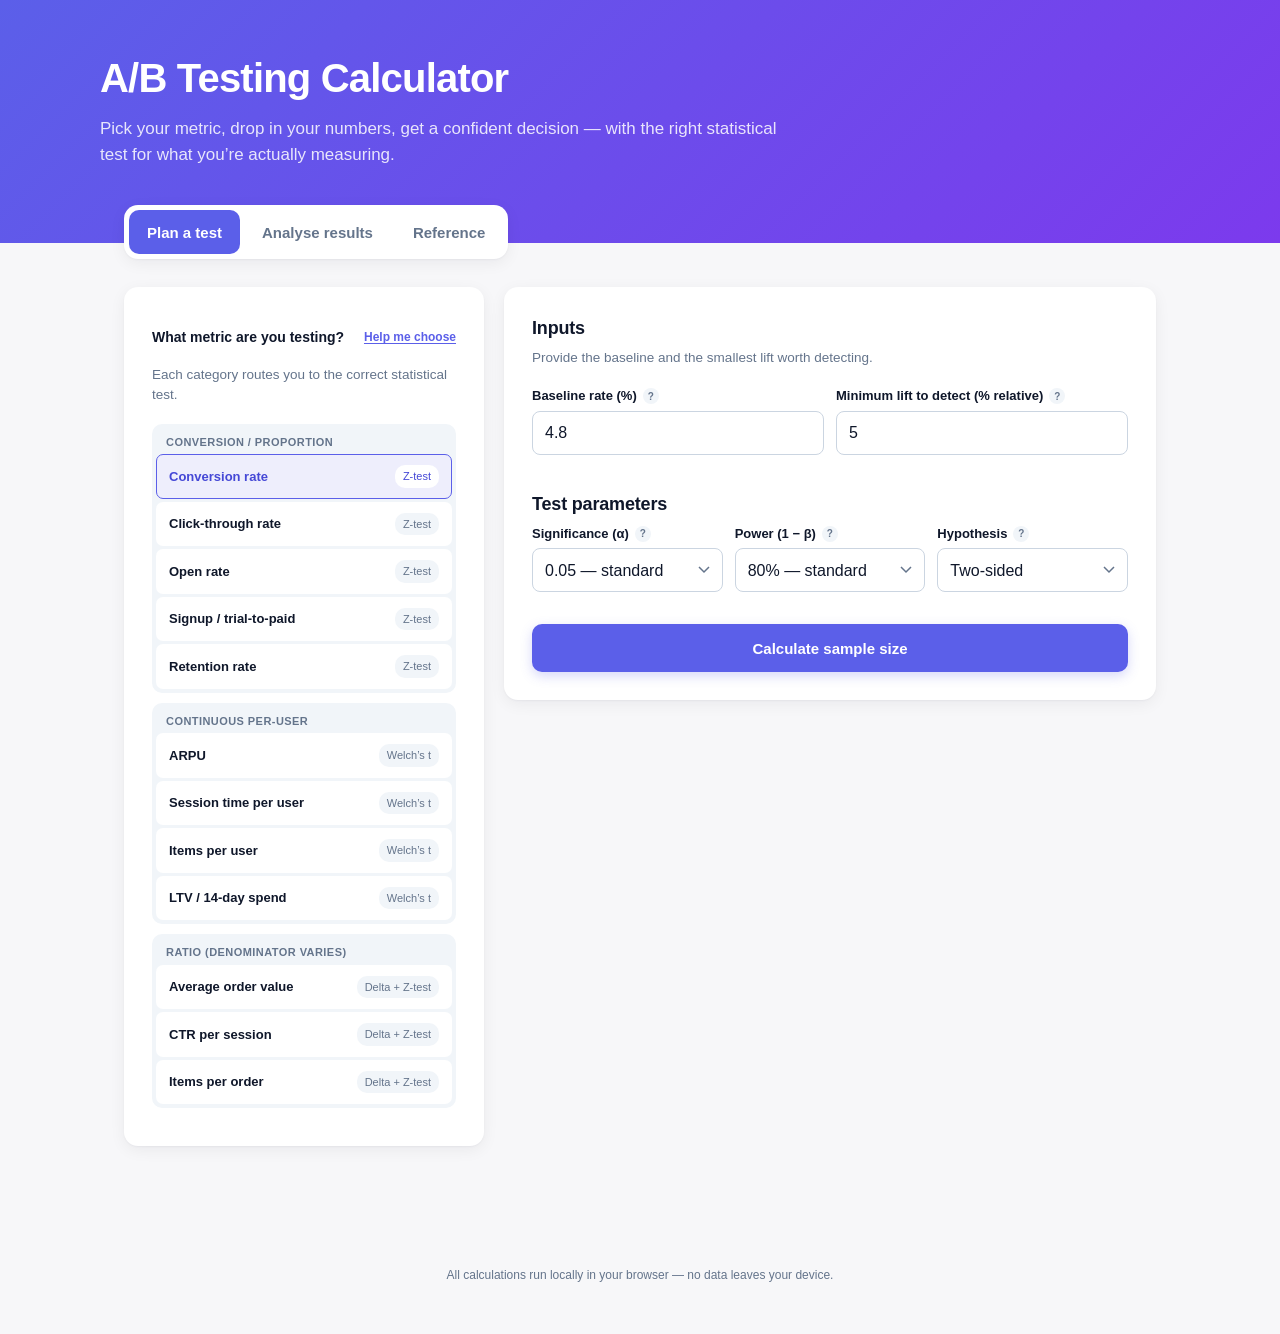
==== commit cecd36a0: "Add files via upload" ====
--- a/AB Testing Calculator.html
+++ b/AB Testing Calculator.html
@@ -472,13 +472,13 @@
         <div class="metric-group">
           <div class="metric-group-label">Ratio (denominator varies)</div>
           <div class="metric-item" data-metric="ratio" data-label="AOV">
-            <span class="name">Average order value</span><span class="test-badge">Delta method</span>
+            <span class="name">Average order value</span><span class="test-badge">Delta + Z-test</span>
           </div>
           <div class="metric-item" data-metric="ratio" data-label="CTR per session">
-            <span class="name">CTR per session</span><span class="test-badge">Delta method</span>
+            <span class="name">CTR per session</span><span class="test-badge">Delta + Z-test</span>
           </div>
           <div class="metric-item" data-metric="ratio" data-label="Items per order">
-            <span class="name">Items per order</span><span class="test-badge">Delta method</span>
+            <span class="name">Items per order</span><span class="test-badge">Delta + Z-test</span>
           </div>
         </div>
       </div>
@@ -653,7 +653,7 @@
         <div class="metric-group">
           <div class="metric-group-label">Ratio metric</div>
           <div class="metric-item" data-metric="ratio" data-label="AOV / CTR per session">
-            <span class="name">AOV / CTR per session</span><span class="test-badge">Delta method</span>
+            <span class="name">AOV / CTR per session</span><span class="test-badge">Delta + Z-test</span>
           </div>
         </div>
       </div>
@@ -758,11 +758,19 @@
     </details>
 
     <details>
-      <summary>Ratio metrics → Delta method (NOT a t-test!)</summary>
+      <summary>Ratio metrics → Delta method + Z-test</summary>
       <div class="details-body">
-        <p><strong>What it&rsquo;s for:</strong> Metrics defined as a ratio of two random quantities — AOV (revenue/orders), CTR per session (clicks/sessions) — when the denominator varies per user.</p>
-        <p><strong>The trap:</strong> a t-test on AOV treats each order as independent. Orders from the same user are NOT independent — Type I error inflates to 10-30% instead of 5%.</p>
-        <p><strong>Formula:</strong> <code>Var(R) ≈ (1/n)·[Var(X)/Ȳ² − 2·X̄·Cov(X,Y)/Ȳ³ + X̄²·Var(Y)/Ȳ⁴]</code> where n is users.</p>
+        <p><strong>What the delta method is:</strong> A variance estimation technique — not a separate statistical test. It computes the correct standard error for a ratio metric, which is then used in a standard Z-test.</p>
+        <p><strong>The full flow for ratio metrics:</strong></p>
+        <ol style="margin:8px 0;padding-left:20px;line-height:1.7;">
+          <li>Aggregate to the user level: each user contributes one (X, Y) pair</li>
+          <li>Use the delta method to compute the correct per-user variance of R = mean(X)/mean(Y)</li>
+          <li>Apply a standard Z-test: Z = (R_B − R_A) / √(Var(R_A) + Var(R_B))</li>
+        </ol>
+        <p><strong>The trap (why naive doesn&rsquo;t work):</strong> Pooling all orders and running a t-test treats each order as independent. Two orders from the same user are correlated — the naive SE is 2–10× too small, inflating Type I error to 10–30%.</p>
+        <p><strong>Delta-method variance formula:</strong><br>
+        <code>Var(R) ≈ (1/n)·[Var(X)/Ȳ² − 2·X̄·Cov(X,Y)/Ȳ³ + X̄²·Var(Y)/Ȳ⁴]</code><br>
+        where n = number of users (not orders), X = per-user numerator, Y = per-user denominator.</p>
         <p><strong>Examples:</strong> AOV, CTR per session, items per order, revenue per session.</p>
       </div>
     </details>
@@ -939,7 +947,7 @@
     'conversion': { test: 'Two-proportion Z-test', why: 'A binary per-user outcome with two arms is the classic conversion test.' },
     'conversion-multi': { test: 'χ² test, then pairwise Z with Bonferroni', why: 'Three or more variants need an omnibus test first to avoid multiple-comparison inflation.' },
     'continuous': { test: "Welch's t-test", why: 'One number per user is a continuous metric. Welch&rsquo;s handles unequal variances safely.' },
-    'ratio': { test: 'Delta method', why: 'When the denominator varies per user, a naive t-test inflates false positives. Delta gives correct variance.' },
+    'ratio': { test: 'Delta method + Z-test', why: 'The delta method computes the correct per-user variance for a ratio metric. Then a standard Z-test is applied. The naive approach (pooling all orders) understates the SE by 2-10x.' },
     'mw': { test: 'Mann-Whitney U test', why: 'Small samples or heavy skew break the CLT. Rank-based tests are robust to both.' }
   };
   const m = map[metricKey];
@@ -1358,7 +1366,7 @@
 
   let vClass = sig ? (lift>0?'win':'lose') : 'warn';
   let verdict = sig ? (lift>0?`Variant ${B.label} wins — ship it`:`Don&rsquo;t ship — variant ${B.label} is significantly worse`) : 'Inconclusive — no significant difference';
-  let body = `Lift in ratio: <strong>${lift>=0?'+':''}${fmt(lift,3)}</strong> (${lift>=0?'+':''}${fmtPct(lift_rel,2)} relative). Delta-method Z = ${fmt(z,2)}, p = ${fmtP(p)}. <em>Naive analysis would have given Z ≈ ${fmt(naiveZ,1)} — that&rsquo;s the bug delta-method exists to fix.</em>`;
+  let body = `Lift in ratio: <strong>${lift>=0?'+':''}${fmt(lift,3)}</strong> (${lift>=0?'+':''}${fmtPct(lift_rel,2)} relative). Z = ${fmt(z,2)}, p = ${fmtP(p)} using delta-method SE. <em>Naive pooled SE would give Z ≈ ${fmt(naiveZ,1)} — the delta method corrects the variance, then the same Z-test is applied.</em>`;
   let steps = sig
     ? `<strong>Before shipping:</strong><ul><li>Also report the per-user version (e.g. ARPU = AOV × orders/user) — that&rsquo;s what the business cares about.</li><li>Watch for composition shifts.</li></ul>`
     : `<strong>Likely causes:</strong><ul><li>Ratio metrics have inflated variance from the denominator — they need more users than you might guess.</li><li>Effect may be real but smaller than detectable.</li></ul>`;
@@ -1375,8 +1383,8 @@
       <div class="stat-box primary"><div class="stat-label">p-value</div><div class="stat-value">${fmtP(p)}</div></div>
     </div>
     <div class="chart-card">
-      <h4>Delta method vs naive (wrong) analysis</h4>
-      <p class="chart-lede">The naive SE treats every event as independent. Delta accounts for within-user correlation — the SE is usually 2-5× larger.</p>
+      <h4>Correct vs naive standard error for ratio metrics</h4>
+      <p class="chart-lede">The delta method computes SE at the user level — the right unit of randomisation. The naive approach pools all orders/sessions, understating SE by 2–10×. Both feed into the same Z-test formula.</p>
       <div id="ratio-comp-chart"></div>
     </div>
     <div class="table-scroll"><table class="results-table">
@@ -1684,8 +1692,8 @@
   const W = 640, H = 240, padL = 60, padR = 20, padT = 30, padB = 60;
   const svg = svgEl('svg', { viewBox: `0 0 ${W} ${H}` }, target);
   const bars = [
-    { label: 'Naive (WRONG)', value: Math.abs(naiveZ), color: '#E11D48', sub: `SE = ${fmt(naiveSE,4)}` },
-    { label: 'Delta method', value: Math.abs(deltaZ), color: '#5B5FE9', sub: `SE = ${fmt(deltaSE,4)}` }
+    { label: 'Naive SE (biased)', value: Math.abs(naiveZ), color: '#E11D48', sub: `SE = ${fmt(naiveSE,4)} → Z too large` },
+    { label: 'Delta-method SE (correct)', value: Math.abs(deltaZ), color: '#5B5FE9', sub: `SE = ${fmt(deltaSE,4)} → correct Z` }
   ];
   const yMax = Math.max(...bars.map(b=>b.value), 2.5)*1.2;
   const yToPx = y => padT + (yMax-y)/yMax*(H-padT-padB);
